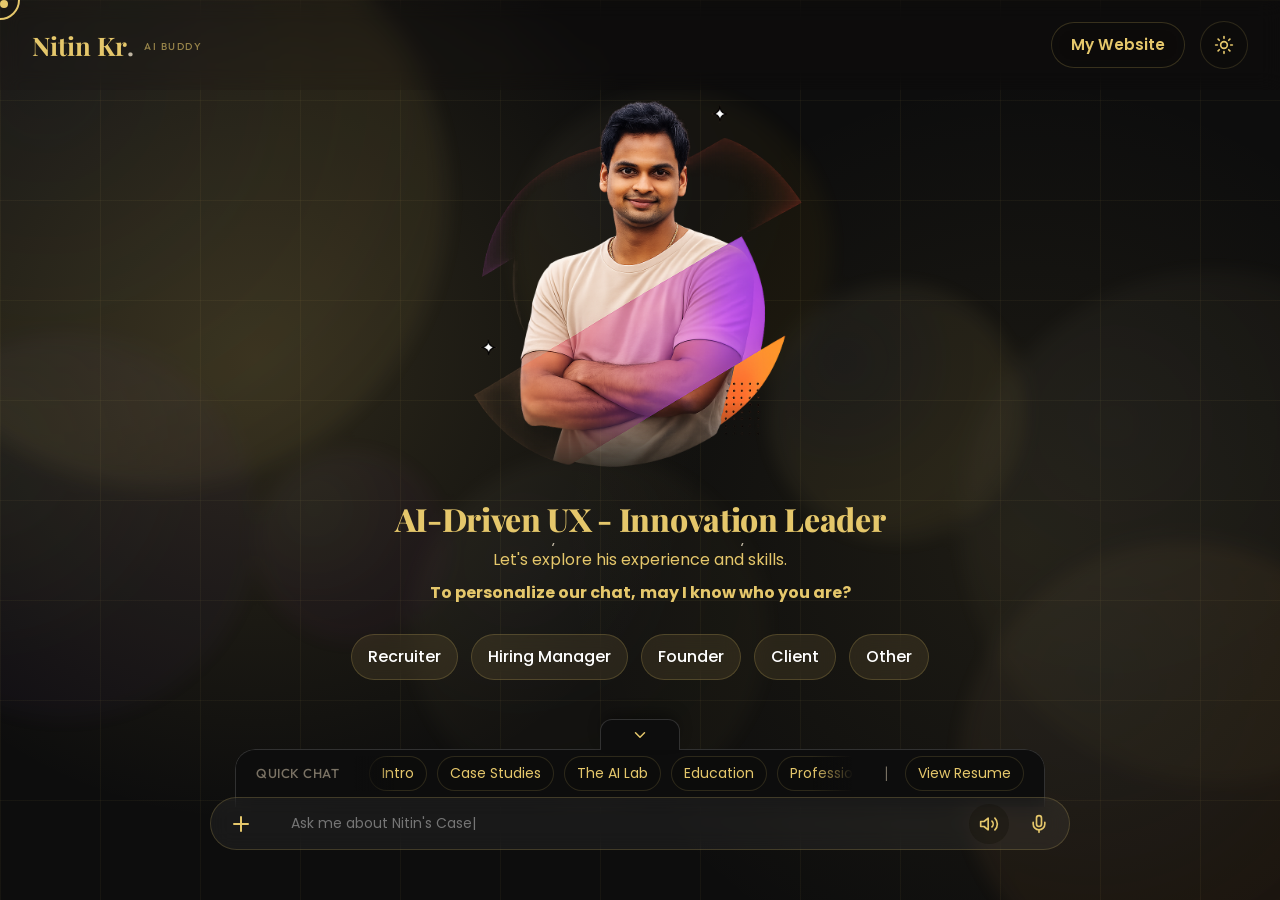
==== index.html @ 0bf4fb03 "Deploy Portfolio" ====
<!DOCTYPE html>
<html lang="en">
<head>
    <meta charset="UTF-8">
    <meta name="viewport" content="width=device-width, initial-scale=1.0, maximum-scale=1.0, user-scalable=no, viewport-fit=cover">
    <title>Nitin Kr. | Chat Buddy</title>
    <meta name="description" content="Portfolio of Nitin Kr. - Design Leader, Principal Product Architect, and AI Agent builder.">
    <!-- Favicon -->
    <link rel="icon" type="image/svg+xml" href="assets/images/favicon.svg">
    <link rel="apple-touch-icon" href="assets/images/favicon.svg">
    
    <link rel="stylesheet" href="/assets/css/styles.css">
    <link rel="stylesheet" href="/assets/css/design-system.css">
    <link rel="stylesheet" href="/assets/css/chat.css">
    <script>
        // --- High-Fidelity Theme Engine ---
        (function() {
            const savedTheme = localStorage.getItem('theme') || 'dark';
            document.documentElement.setAttribute('data-theme', savedTheme);
            if (savedTheme === 'light') {
                document.documentElement.classList.remove('dark-mode');
            } else {
                document.documentElement.classList.add('dark-mode');
            }
        })();
    </script>
    <!-- MS Clarity Tracking Code -->
    <script type="text/javascript">
        (function(c,l,a,r,i,t,y){
            c[a]=c[a]||function(){(c[a].q=c[a].q||[]).push(arguments)};
            t=l.createElement(r);t.async=1;t.src="https://www.clarity.ms/tag/"+i;
            y=l.getElementsByTagName(r)[0];y.parentNode.insertBefore(t,y);
        })(window, document, "clarity", "script", "xe5tc3bkxw");
    </script>
</head>
<body class="dark-mode">
    <script>
        // Sync body class with documentElement state
        document.addEventListener('DOMContentLoaded', () => {
            const isDark = document.documentElement.classList.contains('dark-mode');
            if (isDark) {
                document.body.classList.add('dark-mode');
            } else {
                document.body.classList.remove('dark-mode');
            }
        });
    </script>
    <div class="glass-lines-bg"></div>
    <div class="light-bubbles">
        <div class="bubble b1"></div>
        <div class="bubble b2"></div>
        <div class="bubble b3"></div>
        <div class="bubble b4"></div>
        <div class="bubble b5"></div>
        <div class="bubble b6"></div>
        <div class="bubble b7"></div>
        <div class="bubble b8"></div>
    </div>
    <div class="cursor-dot"></div>
    <div class="cursor-follower"></div>

    <nav>
        <div class="ds-container" style="display: flex; justify-content: space-between; align-items: center; width: 100%;">
            <div class="logo" style="display: flex; align-items: center;">Nitin Kr<span class="logo-dot">.</span> <span class="logo-subtitle">AI BUDDY</span></div>
            <div class="nav-right">
                <div class="nav-actions" style="display: flex; align-items: center; gap: 15px;">
                    <a href="https://design-lab-zeta.vercel.app/" target="_blank" class="nav-cta-btn">My Website</a>
                    <button class="theme-toggle ds-icon-btn" id="theme-toggle" aria-label="Toggle dark mode">
                        <svg xmlns="http://www.w3.org/2000/svg" width="24" height="24" viewBox="0 0 24 24" fill="none" stroke="currentColor" stroke-width="2" stroke-linecap="round" stroke-linejoin="round" class="mode-icon moon-icon"><path d="M12 3a6 6 0 0 0 9 9 9 9 0 1 1-9-9Z"/></svg>
                        <svg xmlns="http://www.w3.org/2000/svg" width="24" height="24" viewBox="0 0 24 24" fill="none" stroke="currentColor" stroke-width="2" stroke-linecap="round" stroke-linejoin="round" class="mode-icon sun-icon" style="display:none;"><circle cx="12" cy="12" r="4"/><path d="M12 2v2"/><path d="M12 20v2"/><path d="m4.93 4.93 1.41 1.41"/><path d="m17.66 17.66 1.41 1.41"/><path d="M2 12h2"/><path d="M20 12h2"/><path d="m6.34 17.66-1.41 1.41"/><path d="m19.07 4.93-1.41 1.41"/></svg>
                    </button>
                </div>
            </div>
        </div>
    </nav>

    <main>
        <div class="chat-container landing-state" id="chat-container">
            <div id="hero-landing" class="hero-landing">
                <div class="hero-image-wrapper">
                    <img src="assets/images/Nitin.png" alt="Nitin Kr" class="hero-img">
                </div>
                <h1 class="hero-welcome-text" style="font-family: 'Playfair Display', serif; font-weight: 800; margin-top: 20px; font-size: 2rem; text-align: center; color: var(--text-primary); line-height: 1.2; letter-spacing: -0.01em;">AI-Driven UX - Innovation Leader</h1>
            </div>
            <div class="chat-history" id="chat-history">
                <!-- Chat messages will be injected here by JS -->
            </div>
            
            <div class="chat-input-area" id="chat-input-area">
                <button id="quick-chat-toggle" class="quick-chat-toggle" aria-label="Toggle Quick Chat">
                    <svg xmlns="http://www.w3.org/2000/svg" width="18" height="18" viewBox="0 0 24 24" fill="none" stroke="currentColor" stroke-width="2" stroke-linecap="round" stroke-linejoin="round"><polyline points="18 15 12 9 6 15"></polyline></svg>
                </button>
                <div class="quick-replies">
                    <span class="quick-chat-label">Quick Chat</span>
                    <button class="quick-reply-btn">Intro</button>
                    <button class="quick-reply-btn">Case Studies</button>
                    <button class="quick-reply-btn">The AI Lab</button>
                    <button class="quick-reply-btn">Education</button>
                    <button class="quick-reply-btn">Professional Journey</button>
                    <button class="quick-reply-btn">UI Design</button>
                    <div class="sticky-right-actions">
                        <span class="quick-reply-separator">|</span>
                        <button class="quick-reply-btn" style="display: flex; align-items: center; justify-content: center;">View Resume</button>
                    </div>
                </div>
                <div id="attachments-container" class="attachments-container"></div>
                <div class="input-box">
                    <input type="file" id="file-upload" accept=".pdf,.doc,.docx" style="display: none;">
                    <button id="attach-btn" class="attach-btn" aria-label="Attach File" title="Attach JD or PDF">
                        <svg xmlns="http://www.w3.org/2000/svg" width="24" height="24" viewBox="0 0 24 24" fill="none" stroke="currentColor" stroke-width="2" stroke-linecap="round" stroke-linejoin="round"><line x1="12" y1="5" x2="12" y2="19"></line><line x1="5" y1="12" x2="19" y2="12"></line></svg>
                    </button>

                    <input type="text" id="chat-input" placeholder="Ask me anything..." autocomplete="off">
                    
                    <button id="tts-mute-btn" class="tts-mute-btn" aria-label="Toggle Voice" title="Mute/Unmute Assistant">
                        <!-- Default Unmuted Icon (Volume Up) -->
                        <svg xmlns="http://www.w3.org/2000/svg" width="20" height="20" viewBox="0 0 24 24" fill="none" stroke="currentColor" stroke-width="2" stroke-linecap="round" stroke-linejoin="round" class="icon-unmuted"><polygon points="11 5 6 9 2 9 2 15 6 15 11 19 11 5"></polygon><path d="M15.54 8.46a5 5 0 0 1 0 7.07"></path><path d="M19.07 4.93a10 10 0 0 1 0 14.14"></path></svg>
                        <!-- Muted Icon (Volume X) hidden by default -->
                        <svg xmlns="http://www.w3.org/2000/svg" width="20" height="20" viewBox="0 0 24 24" fill="none" stroke="currentColor" stroke-width="2" stroke-linecap="round" stroke-linejoin="round" class="icon-muted" style="display: none;"><polygon points="11 5 6 9 2 9 2 15 6 15 11 19 11 5"></polygon><line x1="23" y1="9" x2="17" y2="15"></line><line x1="17" y1="9" x2="23" y2="15"></line></svg>
                    </button>

                    <button id="voice-btn" class="voice-btn" aria-label="Use Voice" title="Voice Dictation">
                        <svg xmlns="http://www.w3.org/2000/svg" width="20" height="20" viewBox="0 0 24 24" fill="none" stroke="currentColor" stroke-width="2" stroke-linecap="round" stroke-linejoin="round"><path d="M12 2a3 3 0 0 0-3 3v7a3 3 0 0 0 6 0V5a3 3 0 0 0-3-3Z"></path><path d="M19 10v2a7 7 0 0 1-14 0v-2"></path><line x1="12" y1="19" x2="12" y2="22"></line></svg>
                    </button>


                    <button id="send-btn" class="send-btn" aria-label="Send Message" title="Send">
                        <svg xmlns="http://www.w3.org/2000/svg" width="20" height="20" viewBox="0 0 24 24" fill="none" stroke="currentColor" stroke-width="2" stroke-linecap="round" stroke-linejoin="round">
                            <line x1="5" y1="12" x2="19" y2="12"></line>
                            <polyline points="12 5 19 12 12 19"></polyline>
                        </svg>
                    </button>
                </div>
            </div>
        </div>
    </main>

    <!-- File Warning Modal -->
    <div id="file-warning-modal" class="modal-overlay" style="display: none;">
        <div class="modal-content ds-card">
            <h3 class="ds-heading-h3" style="color: #ff4d4f; display: flex; align-items: center; gap: 8px;">
                <svg xmlns="http://www.w3.org/2000/svg" width="24" height="24" viewBox="0 0 24 24" fill="none" stroke="currentColor" stroke-width="2" stroke-linecap="round" stroke-linejoin="round"><path d="m21.73 18-8-14a2 2 0 0 0-3.48 0l-8 14A2 2 0 0 0 4 21h16a2 2 0 0 0 1.73-3Z"/><path d="M12 9v4"/><path d="M12 17h.01"/></svg>
                Unsupported File
            </h3>
            <p class="ds-body" style="margin-top: 10px;">Please upload only <strong>PDF</strong> or <strong>DOC/DOCX</strong> files. Other formats are not currently supported.</p>
            <button id="close-warning-btn" class="ds-btn ds-btn-primary" style="margin-top: 20px; width: 100%;">Got it</button>
        </div>
    </div>

    <!-- Resume Modal -->
    <div id="resume-modal" class="modal-overlay" style="display: none; z-index: 1000;">
        <div class="modal-content ds-card" style="width: 90%; height: 90%; max-width: 1000px; padding: 0; overflow: hidden; display: flex; flex-direction: column;">
            <div class="modal-header" style="padding: 15px 20px; border-bottom: 1px solid var(--border-color); display: flex; justify-content: space-between; align-items: center; background: var(--bg-card);">
                <h3 class="ds-heading-h3" style="margin: 0; display: flex; align-items: center; gap: 10px;">
                    <svg class="mobile-only-header-icon" width="24" height="24" viewBox="0 0 100 100" xmlns="http://www.w3.org/2000/svg" style="border-radius: 6px;">
                        <rect width="100" height="100" rx="28" fill="#FF4B55" />
                        <path d="M30 24 h22 l20 20 v32 a6 6 0 0 1 -6 6 H30 a6 6 0 0 1 -6 -6 V30 a6 6 0 0 1 6 -6 z" fill="none" stroke="white" stroke-width="8" stroke-linejoin="round" />
                        <path d="M52 24 v18 h20" fill="none" stroke="white" stroke-width="8" stroke-linejoin="round" stroke-linecap="round" />
                        <line x1="38" y1="54" x2="64" y2="54" stroke="white" stroke-width="8" stroke-linecap="round" />
                        <line x1="38" y1="68" x2="64" y2="68" stroke="white" stroke-width="8" stroke-linecap="round" />
                        <line x1="38" y1="40" x2="46" y2="40" stroke="white" stroke-width="8" stroke-linecap="round" />
                    </svg>
                    Nitin's Resume
                </h3>
                <div style="display: flex; gap: 10px; align-items: center;">
                    <button id="close-resume-btn" class="ds-icon-btn" aria-label="Close" style="background: rgba(255,255,255,0.1); border-radius: 50%; padding: 0; width: 34px; height: 34px; display: flex; align-items: center; justify-content: center; flex-shrink: 0; border: 1px solid rgba(255,255,255,0.2); box-sizing: border-box;">
                        <svg xmlns="http://www.w3.org/2000/svg" width="16" height="16" viewBox="0 0 24 24" fill="none" stroke="currentColor" stroke-width="2" stroke-linecap="round" stroke-linejoin="round"><line x1="18" y1="6" x2="6" y2="18"></line><line x1="6" y1="6" x2="18" y2="18"></line></svg>
                    </button>
                </div>
            </div>
            <div class="modal-body" style="flex: 1; background: #333; position: relative;">
                <div style="position: absolute; top: 50%; left: 50%; transform: translate(-50%, -50%); color: white; display: flex; flex-direction: column; align-items: center; gap: 10px;">
                   <div class="typing-indicator" style="display: flex; gap: 5px;"><span></span><span></span><span></span></div>
                   <p>Loading PDF...</p>
                </div>
                <!-- Delay iframe src setting to prevent slow loading on initial page load -->
                <iframe id="resume-iframe" data-src="assets/Nitin_Kr_Resume.pdf" width="100%" height="100%" style="border: none; position: relative; z-index: 1;"></iframe>
            </div>
        </div>
    </div>
    
    <!-- Case Study Modal -->
    <div id="casestudy-modal" class="modal-overlay" style="display: none; z-index: 1000;">
        <div class="modal-content ds-card" style="width: 95%; height: 95%; max-width: 1400px; padding: 0; overflow: hidden; display: flex; flex-direction: column;">
            <div class="modal-header" style="padding: 15px 20px; border-bottom: 1px solid var(--border-color); display: flex; justify-content: space-between; align-items: center; background: var(--bg-card);">
                <h3 class="ds-heading-h3" id="casestudy-modal-title" style="margin: 0; display: flex; align-items: center; gap: 10px; font-size: 1.2rem; font-weight: bold; white-space: nowrap; overflow: hidden; text-overflow: ellipsis; max-width: 70%;">
                    Case Study
                </h3>
                <div style="display: flex; gap: 10px; align-items: center;">
                    <a id="casestudy-external-link" href="#" target="_blank" class="ds-icon-btn casestudy-external-link-btn" aria-label="Open in new tab">
                        <span class="external-link-text">View Website</span>
                        <svg xmlns="http://www.w3.org/2000/svg" width="14" height="14" viewBox="0 0 24 24" fill="none" stroke="currentColor" stroke-width="2" stroke-linecap="round" stroke-linejoin="round"><path d="M18 13v6a2 2 0 0 1-2 2H5a2 2 0 0 1-2-2V8a2 2 0 0 1 2-2h6"></path><polyline points="15 3 21 3 21 9"></polyline><line x1="10" y1="14" x2="21" y2="3"></line></svg>
                    </a>
                    <button id="close-casestudy-btn" class="ds-icon-btn" aria-label="Close" style="background: rgba(255,255,255,0.1); border-radius: 50%; padding: 0; width: 34px; height: 34px; display: flex; align-items: center; justify-content: center; flex-shrink: 0; border: 1px solid rgba(255,255,255,0.2); box-sizing: border-box;">
                        <svg xmlns="http://www.w3.org/2000/svg" width="16" height="16" viewBox="0 0 24 24" fill="none" stroke="currentColor" stroke-width="2" stroke-linecap="round" stroke-linejoin="round"><line x1="18" y1="6" x2="6" y2="18"></line><line x1="6" y1="6" x2="18" y2="18"></line></svg>
                    </button>
                </div>
            </div>
            <div class="modal-body" style="flex: 1; background: #fff; position: relative; overflow: hidden; display: flex; flex-direction: column;">
                <div id="casestudy-loader" style="position: absolute; top: 50%; left: 50%; transform: translate(-50%, -50%); color: #333; display: flex; flex-direction: column; align-items: center; gap: 10px; z-index: 2;">
                   <div class="typing-indicator" style="display: flex; gap: 5px;"><span></span><span></span><span></span></div>
                   <p>Loading Case Study...</p>
                </div>
                <iframe id="casestudy-iframe" src="about:blank" width="100%" height="100%" style="border: none; position: relative; z-index: 1; background: transparent; opacity: 0; transition: opacity 0.3s ease;"></iframe>
            </div>
        </div>
    </div>
    
    <!-- Dribbble Modal -->
    <div id="dribbble-modal" class="modal-overlay" style="display: none; z-index: 1000;">
        <div class="modal-content ds-card resume-modal-content" style="width: 100%; height: 100%; max-width: 1000px; padding: 0; overflow: hidden; display: flex; flex-direction: column;">
            <div class="modal-header resume-modal-header" style="padding: 15px 20px; border-bottom: 1px solid var(--border-color); display: flex; justify-content: space-between; align-items: center; background: var(--bg-card);">
                <div style="display: flex; align-items: center; gap: 10px;">
                    <svg xmlns="http://www.w3.org/2000/svg" width="24" height="24" viewBox="0 0 512 512" fill="#ea4c89"><path d="M256 8C119.252 8 8 119.252 8 256s111.252 248 248 248 248-111.252 248-248S392.748 8 256 8zm163.97 114.366c29.503 36.046 47.369 81.957 47.835 131.955-6.984-1.477-77.018-15.682-147.502-6.818-5.752-14.041-11.181-26.393-18.617-41.614 78.087-31.977 113.812-77.482 118.284-83.523zM396.421 97.87c-3.81 5.427-35.697 48.286-111.021 76.519-34.712-63.776-73.185-116.168-79.04-124.008 67.176-16.193 137.966 1.27 190.061 47.489zm-230.48-33.25c5.585 7.659 43.438 60.116 78.537 122.509-99.087 26.313-186.36 25.934-195.834 25.809C62.38 147.205 106.678 92.573 165.941 64.62zM44.17 256.323c0-2.166.043-4.322.108-6.473 9.268.19 111.92 1.513 217.706-30.146 6.064 11.868 11.857 23.915 17.174 35.949-76.599 21.575-146.194 83.527-152.947 90.733-41.225-24.97-67.625-68.567-82.041-90.063zM256 476.012c-47.518 0-91.802-15.682-127.85-42.342 5.867-6.262 67.925-72.33 140.407-89.877 34.025 89.288 51.523 164.249 53.692 173.844-21.282 8.016-44.407 12.39-66.249 12.39zm121.27-24.103c-2.073-9.155-19.141-82.47-52.551-169.805 60.05-13.882 121.432-8.525 128.431-7.857 1.597 45.412-14.735 87.728-40.421 119.866-10.742-9.458-22.185-23.708-35.459-37.796z"/></svg>
                    <h3 class="ds-heading-h3 resume-modal-title" style="margin: 0; font-size: 1.2rem;">Nitin's Dribbble</h3>
                </div>
                <div class="resume-modal-actions" style="display: flex; gap: 10px; align-items: center;">
                    <button id="close-dribbble-btn" class="ds-icon-btn" aria-label="Close" style="background: rgba(255,255,255,0.1); border-radius: 50%; padding: 0; width: 34px; height: 34px; display: flex; align-items: center; justify-content: center; flex-shrink: 0; border: 1px solid rgba(255,255,255,0.2); box-sizing: border-box;">
                        <svg xmlns="http://www.w3.org/2000/svg" width="16" height="16" viewBox="0 0 24 24" fill="none" stroke="currentColor" stroke-width="2" stroke-linecap="round" stroke-linejoin="round"><line x1="18" y1="6" x2="6" y2="18"></line><line x1="6" y1="6" x2="18" y2="18"></line></svg>
                    </button>
                </div>
            </div>
            <div class="modal-body" style="flex: 1; background: var(--bg-main); overflow-y: auto; padding: 30px;">
                <div style="display: grid; grid-template-columns: repeat(auto-fill, minmax(280px, 1fr)); gap: 20px; max-width: 1200px; margin: 0 auto; padding-bottom: 40px;">
                    <!-- Native Dribbble-style Gallery (12 shots) -->
                    <div style="display: block; border-radius: 12px; overflow: hidden; background: var(--bg-card); box-shadow: 0 4px 15px rgba(0,0,0,0.2);">
                        <img src="https://cdn.dribbble.com/userupload/27588804/file/original-66a7b413ad0696990cc91db5c934e68a.png?resize=800x600" alt="Dribbble Shot" style="width: 100%; aspect-ratio: 4/3; object-fit: cover; display: block;">
                    </div>
                    <div style="display: block; border-radius: 12px; overflow: hidden; background: var(--bg-card); box-shadow: 0 4px 15px rgba(0,0,0,0.2);">
                        <img src="https://cdn.dribbble.com/userupload/27512446/file/original-8b579e37baa9df7ef360946fb4a6520f.png?resize=800x600" alt="Dribbble Shot" style="width: 100%; aspect-ratio: 4/3; object-fit: cover; display: block;">
                    </div>
                    <div style="display: block; border-radius: 12px; overflow: hidden; background: var(--bg-card); box-shadow: 0 4px 15px rgba(0,0,0,0.2);">
                        <img src="https://cdn.dribbble.com/userupload/27512363/file/original-6340943683fb1618a6f671af7198da33.png?resize=800x600" alt="Dribbble Shot" style="width: 100%; aspect-ratio: 4/3; object-fit: cover; display: block;">
                    </div>
                    <div style="display: block; border-radius: 12px; overflow: hidden; background: var(--bg-card); box-shadow: 0 4px 15px rgba(0,0,0,0.2);">
                        <img src="https://cdn.dribbble.com/userupload/27506867/file/original-ef7f64ef892fa4c24cc4a8e7bde202e2.png?resize=800x600" alt="Dribbble Shot" style="width: 100%; aspect-ratio: 4/3; object-fit: cover; display: block;">
                    </div>
                    <div style="display: block; border-radius: 12px; overflow: hidden; background: var(--bg-card); box-shadow: 0 4px 15px rgba(0,0,0,0.2);">
                        <img src="https://cdn.dribbble.com/userupload/27506641/file/original-2810962ff3e798fb8dcdb5de1d605a73.png?resize=800x600" alt="Dribbble Shot" style="width: 100%; aspect-ratio: 4/3; object-fit: cover; display: block;">
                    </div>
                    <div style="display: block; border-radius: 12px; overflow: hidden; background: var(--bg-card); box-shadow: 0 4px 15px rgba(0,0,0,0.2);">
                        <img src="https://cdn.dribbble.com/userupload/27506667/file/original-6d54466f01071a97d89ced3b761ec9aa.png?resize=800x600" alt="Dribbble Shot" style="width: 100%; aspect-ratio: 4/3; object-fit: cover; display: block;">
                    </div>
                    <div style="display: block; border-radius: 12px; overflow: hidden; background: var(--bg-card); box-shadow: 0 4px 15px rgba(0,0,0,0.2);">
                        <img src="https://cdn.dribbble.com/userupload/27499363/file/original-9263f56bd50fa4370c4a31c8357cf2b3.png?resize=800x600" alt="Dribbble Shot" style="width: 100%; aspect-ratio: 4/3; object-fit: cover; display: block;">
                    </div>
                    <div style="display: block; border-radius: 12px; overflow: hidden; background: var(--bg-card); box-shadow: 0 4px 15px rgba(0,0,0,0.2);">
                        <img src="https://cdn.dribbble.com/userupload/27499250/file/original-93435a3d6bd2780bca6ce772913ba450.png?resize=800x600" alt="Dribbble Shot" style="width: 100%; aspect-ratio: 4/3; object-fit: cover; display: block;">
                    </div>
                    <div style="display: block; border-radius: 12px; overflow: hidden; background: var(--bg-card); box-shadow: 0 4px 15px rgba(0,0,0,0.2);">
                        <img src="https://cdn.dribbble.com/userupload/24715783/file/original-a52d57633d6e88edd806c850146d7691.png?resize=800x600" alt="Dribbble Shot" style="width: 100%; aspect-ratio: 4/3; object-fit: cover; display: block;">
                    </div>
                    <div style="display: block; border-radius: 12px; overflow: hidden; background: var(--bg-card); box-shadow: 0 4px 15px rgba(0,0,0,0.2);">
                        <img src="https://cdn.dribbble.com/userupload/24593162/file/original-a56c911652309dcb97dd3e1bf4bba0fe.png?resize=800x600" alt="Dribbble Shot" style="width: 100%; aspect-ratio: 4/3; object-fit: cover; display: block;">
                    </div>
                    <div style="display: block; border-radius: 12px; overflow: hidden; background: var(--bg-card); box-shadow: 0 4px 15px rgba(0,0,0,0.2);">
                        <img src="https://cdn.dribbble.com/userupload/24593132/file/original-e37f130883a6c16cdf89d5e52bfb308f.png?resize=800x600" alt="Dribbble Shot" style="width: 100%; aspect-ratio: 4/3; object-fit: cover; display: block;">
                    </div>
                    <div style="display: block; border-radius: 12px; overflow: hidden; background: var(--bg-card); box-shadow: 0 4px 15px rgba(0,0,0,0.2);">
                        <img src="https://cdn.dribbble.com/userupload/24593014/file/original-7a528141ac48b5cf9cefb19d4f282238.png?resize=800x600" alt="Dribbble Shot" style="width: 100%; aspect-ratio: 4/3; object-fit: cover; display: block;">
                    </div>
                </div>
                
                <div style="display: flex; justify-content: center; margin-top: 20px;">
                    <a href="https://dribbble.com/Nitin_kr" target="_blank" class="ds-btn ds-btn-secondary resume-open-btn" style="height: 44px; padding: 0 25px; text-decoration: none; display: flex; align-items: center; justify-content: center; gap: 8px; box-sizing: border-box; font-size: 16px; white-space: nowrap; border-radius: 25px;">
                        View all on Dribbble
                        <svg xmlns="http://www.w3.org/2000/svg" width="18" height="18" viewBox="0 0 512 512" fill="currentColor"><path d="M256 8C119.252 8 8 119.252 8 256s111.252 248 248 248 248-111.252 248-248S392.748 8 256 8zm163.97 114.366c29.503 36.046 47.369 81.957 47.835 131.955-6.984-1.477-77.018-15.682-147.502-6.818-5.752-14.041-11.181-26.393-18.617-41.614 78.087-31.977 113.812-77.482 118.284-83.523zM396.421 97.87c-3.81 5.427-35.697 48.286-111.021 76.519-34.712-63.776-73.185-116.168-79.04-124.008 67.176-16.193 137.966 1.27 190.061 47.489zm-230.48-33.25c5.585 7.659 43.438 60.116 78.537 122.509-99.087 26.313-186.36 25.934-195.834 25.809C62.38 147.205 106.678 92.573 165.941 64.62zM44.17 256.323c0-2.166.043-4.322.108-6.473 9.268.19 111.92 1.513 217.706-30.146 6.064 11.868 11.857 23.915 17.174 35.949-76.599 21.575-146.194 83.527-152.947 90.733-41.225-24.97-67.625-68.567-82.041-90.063zM256 476.012c-47.518 0-91.802-15.682-127.85-42.342 5.867-6.262 67.925-72.33 140.407-89.877 34.025 89.288 51.523 164.249 53.692 173.844-21.282 8.016-44.407 12.39-66.249 12.39zm121.27-24.103c-2.073-9.155-19.141-82.47-52.551-169.805 60.05-13.882 121.432-8.525 128.431-7.857 1.597 45.412-14.735 87.728-40.421 119.866-10.742-9.458-22.185-23.708-35.459-37.796z"/></svg>
                    </a>
                </div>
            </div>
        </div>
    </div>

    <script src="https://cdn.jsdelivr.net/npm/marked/marked.min.js"></script>
    <script src="assets/js/portfolioData.js?v=9"></script>
    <script src="assets/js/chatEngine.js?v=9"></script>
    <script src="assets/js/uiInteractions.js"></script>
    <script src="assets/js/main.js"></script> <!-- Keep main.js for theme toggle, cursor etc. -->
</body>
</html>
---- assets/css/styles.css ----
@import url('https://fonts.googleapis.com/css2?family=Playfair+Display:ital,wght@0,400;0,700;0,900;1,400&family=Poppins:wght@100;300;400;500;600;700&family=Outfit:wght@400;600;800;900&display=swap');

:root {
    --bg-main: #FFF9F0;
    --canvas-bg: transparent;
    --canvas-blur: none;
    --bg-gradient: radial-gradient(circle at 15% 50%, rgba(169, 113, 31, 0.2), transparent 30%),
                   radial-gradient(circle at 85% 30%, rgba(142, 110, 60, 0.08), transparent 30%);
    --bg-card: rgba(255, 255, 255, 0.08); /* Deepened glassmorphism */
    --card-blur: blur(40px);
    --accent: #A9711F;
    --accent-70: rgba(169, 113, 31, 0.7);
    --accent-60: rgba(169, 113, 31, 0.6);
    --accent-40: rgba(169, 113, 31, 0.4);
    --accent-50: rgba(169, 113, 31, 0.2);
    --accent-30: rgba(169, 113, 31, 0.2);
    --accent-light: rgba(169, 113, 31, 0.2);
    --text-primary: #A9711F;
    --text-secondary: #866D47;
    --border-subtle: rgba(169, 113, 31, 0.2); /* Balanced for visibility */
    --border-medium: rgba(169, 113, 31, 0.2);
    --shadow-soft: 0 8px 32px rgba(0, 0, 0, 0.04);
    --radius-lg: 24px;
    --radius-md: 16px;
    --transition: all 0.4s cubic-bezier(0.25, 0.1, 0.25, 1);
    --nav-bg: rgba(245, 247, 250, 0.1);
    --section-spacing: 80px;
    --hero-padding: 80px;
}

:root.dark-mode, body.dark-mode {
    --bg-main: #0D0D0D; /* Boardroom Obsidian Restored */
    --canvas-bg: rgba(20, 18, 12, 0.7); /* Blackish tone with golden tint */
    --canvas-blur: blur(40px);
    --bg-gradient: radial-gradient(circle at 20% 40%, rgba(229, 199, 107, 0.15), transparent 40%),
                   radial-gradient(circle at 80% 60%, rgba(229, 199, 107, 0.08), transparent 40%);
    --bg-card: rgba(20, 18, 12, 0.08); /* Maximum translucency */
    --card-blur: blur(30px);
    --accent: #E5C76B;
    --accent-70: rgba(229, 199, 107, 0.7);
    --accent-60: rgba(229, 199, 107, 0.6);
    --accent-40: rgba(229, 199, 107, 0.4);
    --accent-20: rgba(229, 199, 107, 0.2);
    --accent-50: var(--border-subtle);
    --accent-light: rgba(229, 199, 107, 0.15);
    --text-primary: #E5C76B;
    --text-secondary: #BFB5A2; /* Updated from #B1C0D0 as requested */
    --nav-bg: rgba(20, 18, 12, 0.1);
    --shadow-soft: 0 15px 40px rgba(0, 0, 0, 0.2);
    --border-subtle: rgba(229, 199, 107, 0.15); 
}
body.dark-mode .btn-primary {
    background: rgba(229, 199, 107, 0.2);
    color: var(--accent);
    border: 1px solid var(--border-subtle);
    backdrop-filter: blur(10px);
    -webkit-backdrop-filter: blur(10px);
}

body.dark-mode .btn-primary:hover {
    background: var(--accent);
    color: #000000;
    box-shadow: 0 10px 30px rgba(229, 199, 107, 0.4);
}

/* --- ACCESSIBILITY FOCUS STATES --- */
:focus {
    outline: 2px solid var(--accent);
    outline-offset: 4px;
}
:focus:not(:focus-visible) {
    outline: none;
}

* { margin: 0; padding: 0; box-sizing: border-box; }

/* --- CANVAS SYSTEM --- */
.canvas-wrapper {
    max-width: 1320px;
    margin: 0 auto;
    background: var(--canvas-bg);
    backdrop-filter: var(--canvas-blur);
    -webkit-backdrop-filter: var(--canvas-blur);
    position: relative;
    box-shadow: 0 0 100px rgba(0,0,0,0.2);
    z-index: 1;
}
.canvas-wrapper::before {
    content: '';
    position: absolute; inset: 0;
    background-image: 
        linear-gradient(var(--border-subtle) 1px, transparent 1px),
        linear-gradient(90deg, var(--border-subtle) 1px, transparent 1px);
    background-size: 40px 40px;
    opacity: 0.1;
    pointer-events: none;
    z-index: 10;
}

html {
    width: 100%;
    overflow-x: hidden;
}

/* --- HIDE GLOBAL SCROLLBAR --- */
::-webkit-scrollbar {
    display: none;
    width: 0;
}

html {
    scrollbar-width: none;
    -ms-overflow-style: none;
}

body {
    background-color: var(--bg-main);
    background-image: var(--bg-gradient);
    background-attachment: fixed;
    color: var(--text-primary);
    font-family: 'Poppins', sans-serif;
    line-height: 1.6;
    overflow-x: hidden;
    scroll-behavior: smooth;
    width: 100%;
    margin: 0;
    padding: 0;
    transition: background-color 0.5s ease, color 0.5s ease;
}

h1, h2, h3, h4, h5, h6 {
    font-weight: 800;
}

a {
    text-decoration: none;
    color: inherit;
}

/* --- GLASS GRID BACKGROUND --- */
.glass-lines-bg {
    position: fixed;
    top: 0; left: 0; width: 100%; height: 100%;
    z-index: -2;
    pointer-events: none;
    background-image: 
        linear-gradient(rgba(0, 0, 0, 0.04) 1px, transparent 1px),
        linear-gradient(90deg, rgba(0, 0, 0, 0.04) 1px, transparent 1px);
    background-size: 100px 100px;
    animation: grid-drift 120s linear infinite;
}

body.dark-mode .glass-lines-bg {
    background-image: 
        linear-gradient(rgba(229, 199, 107, 0.05) 1px, transparent 1px),
        linear-gradient(90deg, rgba(229, 199, 107, 0.05) 1px, transparent 1px);
}

@keyframes grid-drift {
    0% { background-position: 0 0; }
    100% { background-position: 100px 100px; }
}

/* --- THEME BUBBLES --- */
.light-bubbles {
    position: fixed;
    top: 0; left: 0;
    width: 100vw;
    height: 100vh;
    overflow: hidden;
    z-index: -1;
    pointer-events: none;
}

body.dark-mode .light-bubbles {
    opacity: 0.4;
}

/* --- LIGHT THEME BUBBLES (Colorful Restored) --- */
.bubble.b1 { background: radial-gradient(circle at 30% 30%, rgba(255,255,255,0.4), rgba(169, 113, 31, 0.4) 60%, rgba(169, 113, 31, 0.2) 100%); }
.bubble.b2 { background: radial-gradient(circle at 30% 30%, rgba(255,255,255,0.4), rgba(142, 110, 60, 0.4) 60%, rgba(142, 110, 60, 0.2) 100%); }
.bubble.b3 { background: radial-gradient(circle at 30% 30%, rgba(255,255,255,0.4), rgba(229, 199, 107, 0.4) 60%, rgba(229, 199, 107, 0.2) 100%); }
.bubble.b4 { background: radial-gradient(circle at 30% 30%, rgba(255,255,255,0.4), rgba(169, 113, 31, 0.2) 60%, rgba(169, 113, 31, 0.2) 100%); }
.bubble.b5 { background: radial-gradient(circle at 30% 30%, rgba(255,255,255,0.4), rgba(142, 110, 60, 0.2) 60%, rgba(142, 110, 60, 0.2) 100%); }
.bubble.b6 { background: radial-gradient(circle at 30% 30%, rgba(255,255,255,0.4), rgba(169, 113, 31, 0.4) 60%, rgba(169, 113, 31, 0.2) 100%); }
.bubble.b7 { background: radial-gradient(circle at 30% 30%, rgba(255,255,255,0.4), var(--border-subtle) 60%, rgba(229, 199, 107, 0.2) 100%); }
.bubble.b8 { background: radial-gradient(circle at 30% 30%, rgba(255,255,255,0.4), rgba(142, 110, 60, 0.4) 60%, rgba(142, 110, 60, 0.2) 100%); }

/* Dark Mode Overrides (Colored Obsidian/Gold) */
body.dark-mode .bubble.b1 { background: radial-gradient(circle at 30% 30%, rgba(255,255,255,0.2), rgba(229, 199, 107, 0.4) 60%, rgba(229, 199, 107, 0.2) 100%); }
body.dark-mode .bubble.b2 { background: radial-gradient(circle at 30% 30%, rgba(255,255,255,0.2), rgba(205, 127, 50, 0.4) 60%, rgba(205, 127, 50, 0.2) 100%); }
body.dark-mode .bubble.b3 { background: radial-gradient(circle at 30% 30%, rgba(255,255,255,0.2), var(--border-subtle) 60%, rgba(229, 199, 107, 0.2) 100%); }
body.dark-mode .bubble.b4 { background: radial-gradient(circle at 30% 30%, rgba(255,255,255,0.2), rgba(103, 58, 183, 0.2) 60%, rgba(103, 58, 183, 0.2) 100%); }
body.dark-mode .bubble.b5 { background: radial-gradient(circle at 30% 30%, rgba(255,255,255,0.2), rgba(255, 193, 7, 0.2) 60%, rgba(255, 193, 7, 0.2) 100%); }
body.dark-mode .bubble.b6 { background: radial-gradient(circle at 30% 30%, rgba(255,255,255,0.2), rgba(229, 199, 107, 0.4) 60%, rgba(229, 199, 107, 0.2) 100%); }
body.dark-mode .bubble.b7 { background: radial-gradient(circle at 30% 30%, rgba(255,255,255,0.2), rgba(156, 39, 176, 0.2) 60%, rgba(156, 39, 176, 0.2) 100%); }
body.dark-mode .bubble.b8 { background: radial-gradient(circle at 30% 30%, rgba(255,255,255,0.2), var(--border-subtle) 60%, rgba(229, 199, 107, 0.2) 100%); }
body.dark-mode .bubble.b5 { background: radial-gradient(circle at 30% 30%, rgba(255,255,255,0.2), rgba(255, 193, 7, 0.2) 60%, rgba(255, 193, 7, 0.2) 100%); }
body.dark-mode .bubble.b6 { background: radial-gradient(circle at 30% 30%, rgba(255,255,255,0.2), rgba(229, 199, 107, 0.4) 60%, rgba(229, 199, 107, 0.2) 100%); }
body.dark-mode .bubble.b7 { background: radial-gradient(circle at 30% 30%, rgba(255,255,255,0.2), rgba(156, 39, 176, 0.2) 60%, rgba(156, 39, 176, 0.2) 100%); }
body.dark-mode .bubble.b8 { background: radial-gradient(circle at 30% 30%, rgba(255,255,255,0.2), var(--border-subtle) 60%, rgba(229, 199, 107, 0.2) 100%); }

.bubble {
    position: absolute;
    border-radius: 50%;
    filter: blur(10px);
    opacity: 0.5;
    border: 1px solid rgba(255, 255, 255, 0.2);
    animation: float 25s infinite ease-in-out alternate;
    z-index: 0;
}

.bubble.b1 {
    width: 45vw; height: 45vw;
    top: -10%; left: -10%;
    animation-delay: 0s;
}

.bubble.b2 {
    width: 35vw; height: 35vw;
    bottom: -10%; right: -10%;
    animation-duration: 30s; animation-delay: -5s;
}

.bubble.b3 {
    width: 40vw; height: 40vw;
    top: 30%; right: -15%;
    animation-duration: 22s; animation-delay: -2s;
}

.bubble.b4 {
    width: 30vw; height: 30vw;
    bottom: 20%; left: -10%;
    animation-duration: 28s; animation-delay: -10s;
}

.bubble.b5 {
    width: 25vw; height: 25vw;
    top: 10%; left: 40%;
    animation-duration: 35s; animation-delay: -15s;
}

.bubble.b6 {
    width: 20vw; height: 20vw;
    bottom: 40%; right: 20%;
    animation-duration: 24s; animation-delay: -8s;
}

.bubble.b7 {
    width: 15vw; height: 15vw;
    top: 50%; left: 20%;
    animation-duration: 32s; animation-delay: -12s;
}

.bubble.b8 {
    width: 28vw; height: 28vw;
    bottom: 10%; right: 40%;
    animation-duration: 38s; animation-delay: -18s;
}

@keyframes float {
    0% { transform: translate(0, 0) scale(1); }
    33% { transform: translate(5vw, 10vh) scale(1.1); }
    66% { transform: translate(-10vw, 5vh) scale(0.9); }
    100% { transform: translate(10vw, -10vh) scale(1); }
}

/* --- CUSTOM CURSOR --- */
.cursor-dot {
    position: fixed; top: 0; left: 0; width: 8px; height: 8px;
    background: var(--accent); border-radius: 50%;
    pointer-events: none; z-index: 10000;
}

.cursor-follower {
    position: fixed; top: 0; left: 0; width: 40px; height: 40px;
    border: 2px solid var(--accent); border-radius: 50%;
    pointer-events: none; z-index: 9999;
    transition: width 0.3s, height 0.3s, background-color 0.3s;
}

@media (hover: none) and (pointer: coarse) {
    .cursor-dot, .cursor-follower {
        display: none !important;
    }
}

/* --- LAYOUT UTILS --- */
.container {
    max-width: 1320px;
    margin: 0 auto;
    padding-left: 2rem;
    padding-right: 2rem;
}

@media (max-width: 768px) {
    .container {
        padding-left: 1.5rem;
        padding-right: 1.5rem;
    }
}

@media (min-width: 1025px) {
    #portfolio.container, #about.container, #process.container {
        padding-left: 0;
        padding-right: 0;
    }
}

section, header, footer {
    padding: var(--space-section) 0;
    margin: 0;
}

footer {
    text-align: center;
}

@media (max-width: 768px) {
    section, header, footer {
        padding: 3rem 0;
        margin: 0;
    }
    
    .section-top {
        padding-top: 100px;
        min-height: auto;
    }
}

.section-top { 
    padding-top: var(--hero-padding); 
    min-height: 100vh;
    display: flex;
    flex-direction: column;
    justify-content: center;
}
.section-bottom { padding-bottom: var(--section-spacing); }

/* --- NAVIGATION --- */
nav {
    position: fixed; top: 0; left: 0; right: 0; height: 90px;
    background: var(--nav-bg);
    backdrop-filter: blur(10px);
    display: flex; align-items: center; justify-content: space-between;
    padding: 0; z-index: 1000;
}

.nav-right {
    display: flex;
    align-items: center;
    gap: 3rem;
    height: 100%;
}

.nav-links {
    display: flex;
    align-items: center;
    gap: 3rem;
    height: 100%;
}

.mobile-menu-actions {
    display: none;
}

.nav-actions {
    display: flex;
    align-items: center;
    gap: 1.5rem;
    height: 100%;
}

.theme-toggle, .menu-toggle {
    background: var(--accent-light);
    border: 1px solid var(--border-subtle);
    color: var(--accent); /* This drives the currentColor for the SVG */
    width: 48px; height: 48px;
    border-radius: 50%;
    cursor: pointer;
    display: flex; align-items: center; justify-content: center;
    transition: var(--transition);
    padding: 0;
    overflow: hidden;
}

.mode-icon {
    width: 20px;
    height: 20px;
    stroke: currentColor;
    stroke-width: 2px;
    fill: none;
    display: block;
}

.icon-sm {
    width: 18px;
    height: 18px;
    stroke: currentColor;
    stroke-width: 2px;
    fill: none;
    display: inline-block;
}

/* --- MOBILE TOGGLE --- */
.menu-toggle { display: none !important; position: relative; }

.burger {
    width: 20px; height: 2px; background: var(--accent);
    display: block; position: relative;
    transition: var(--transition);
}
.burger::before, .burger::after {
    content: ''; position: absolute; left: 0;
    width: 100%; height: 2px; background: var(--accent);
    transition: var(--transition);
}
.burger::before { top: -6px; }
.burger::after { top: 6px; }

.menu-toggle.active .burger { background: transparent; }
.menu-toggle.active .burger::before { top: 0; transform: rotate(45deg); }
.menu-toggle.active .burger::after { top: 0; transform: rotate(-45deg); }

.logo {
    font-family: 'Playfair Display', serif;
    font-size: 1.6rem;
    font-weight: 700;
}

.logo-dot {
    color: var(--text-secondary);
}

.nav-links { display: flex; gap: 3rem; }
.nav-link {
    text-decoration: none;
    color: var(--text-primary);
    font-weight: 500;
    font-size: 0.95rem;
    transition: var(--transition);
}
.nav-link:hover { color: var(--accent); }

.nav-phone {
    display: flex;
    align-items: center;
    gap: 0.6rem;
    padding: 0.5rem 1.2rem;
    background: var(--bg-card);
    border: 1px solid var(--border-subtle);
    border-radius: 100px;
    text-decoration: none !important;
    color: var(--text-primary);
    font-weight: 600;
    font-size: 0.85rem;
    transition: var(--transition);
}

.nav-phone:hover {
    background: var(--accent-light);
    border-color: var(--accent);
    color: var(--accent);
    transform: translateY(-2px);
}

.nav-phone svg {
    width: 18px;
    height: 18px;
    stroke: var(--accent);
    stroke-width: 2px;
    fill: none;
    transform: rotate(45deg);
}

/* --- HERO SECTION --- */
.hero {
    min-height: 100vh;
    display: flex;
    align-items: center;
    position: relative;
    padding-top: 120px;
}

.hero-grid {
    display: grid;
    grid-template-columns: 1.2fr 0.8fr; /* Adjusted for better balance on smaller laptops */
    gap: 4rem;
    align-items: center;
}


.hero-grid > div {
    min-width: 0; /* Prevents column wrapping due to large content */
}


.hero-tag {
    display: inline-block;
    padding: 0;
    background: transparent;
    color: var(--text-secondary);
    border-radius: 0;
    font-size: 0.8rem;
    font-weight: 800;
    text-transform: uppercase;
    letter-spacing: 0.25em; /* Increased for better legibility without background */
    margin-bottom: 1.5rem;
    line-height: 1;
    white-space: nowrap;
}

/* --- EASY HERO SLIDER --- */
.hero-slider {
    position: relative;
    width: 100%;
    margin-bottom: 24px; /* Precise 24px gap to buttons as requested */

}

.slide {
    display: none; /* Hidden by default */
}

.slide.active {
    display: block; /* Shown only when active */
    animation: sliderFadeIn 0.8s cubic-bezier(0.25, 0.1, 0.25, 1);
}

@keyframes sliderFadeIn {
    from { opacity: 0; transform: translateY(15px); }
    to { opacity: 1; transform: translateY(0); }
}

.hero-title {
    font-family: 'Playfair Display', serif;
    font-size: 4.2rem;
    line-height: 1.1;
    margin-bottom: 1.5rem;
    max-width: 900px; /* Reduced to encourage 2-line flow */
    display: -webkit-box;
    -webkit-line-clamp: 2;
    -webkit-box-orient: vertical;
    overflow: hidden;
    min-height: 2.2em; /* Keeps height consistent for 1 or 2 lines */
}

.hero-desc {
    color: var(--text-secondary);
    font-size: 1.15rem;
    max-width: 1200px;
    margin-bottom: 0; /* Managed by hero-slider spacing */
    line-height: 1.6;
}

.slider-dots {
    display: flex;
    gap: 0.8rem;
    margin-bottom: 1.5rem; /* Balanced gap before the hero-tag */
    z-index: 10;
}

.dot {
    width: 6px;
    height: 6px;
    border-radius: 50%;
    background: rgba(0, 0, 0, 0.2);
    cursor: pointer;
    transition: var(--transition);
}

.dot.active {
    background: #A9711F; /* Brand gold in light mode */
    width: 18px;
    border-radius: 100px;
}

body.dark-mode .dot {
    background: rgba(255, 255, 255, 0.2);
}

body.dark-mode .dot.active {
    background: var(--accent); /* Gold in dark mode */
}

.hero-actions { 
    display: flex; 
    gap: 1.5rem; 
}

@media (max-width: 768px) {
    .hero-actions {
        position: fixed;
        bottom: 0;
        left: 0;
        width: 100%;
        padding: 1.5rem 1.25rem;
        background: rgba(13, 13, 13, 0.85); /* Deep obsidian tint */
        backdrop-filter: blur(20px);
        -webkit-backdrop-filter: blur(20px);
        border-top: 1px solid var(--border-subtle);
        z-index: 1000;
        justify-content: center;
        gap: 1rem;
    }
    
    .hero-actions .ds-btn {
        flex: 1; /* Make buttons equal width on mobile */
        padding: 0.8rem 1rem;
        font-size: 0.9rem;
        text-align: center;
        white-space: nowrap;
    }

    /* Add space at bottom of container to prevent overlap with sticky buttons */
    section.ds-section:last-of-type {
        padding-bottom: 100px !important;
    }
}





.btn {
    padding: 1rem 2.5rem;
    border-radius: 100px;
    text-decoration: none;
    font-weight: 700;
    font-size: 1rem;
    transition: var(--transition);
}
.btn-primary {
    background: rgba(182, 139, 75, 0.7);
    color: #FFFFFF;
    border: 1px solid rgba(182, 139, 75, 0.2);
    backdrop-filter: blur(10px);
    -webkit-backdrop-filter: blur(10px);
}
.btn-primary:hover {
    background: #DC952B;
    color: #FFFFFF;
    transform: translateY(-5px);
    box-shadow: 0 10px 30px rgba(169, 113, 31, 0.4);
}
.btn-secondary {
    border: 1px solid var(--border-medium);
    color: var(--text-primary);
    background: rgba(255, 255, 255, 0.4);
    backdrop-filter: blur(10px);
    -webkit-backdrop-filter: blur(10px);
}

.btn-secondary:hover {
    background: rgba(220, 149, 43, 0.2);
    border-color: #A9711F;
    color: #DC952B;
    transform: translateY(-5px);
}

body.dark-mode .hero-actions .btn-secondary {
    border: 1.5px solid var(--accent-40) !important;
    color: #FFFFFF !important;
    background: rgba(229, 199, 107, 0.2) !important;
    backdrop-filter: blur(10px) !important;
    -webkit-backdrop-filter: blur(10px) !important;
}

body.dark-mode .hero-actions .btn-secondary:hover {
    background: rgba(229, 199, 107, 0.2) !important;
    color: var(--accent) !important;
    border-color: var(--accent) !important;
    transform: translateY(-2px) !important;
    box-shadow: 0 10px 30px rgba(229, 199, 107, 0.2) !important;
}

.hero-image-container {
    position: relative;
    display: flex;
    justify-content: flex-end;
}

.profile-composition {
    position: relative;
    display: flex;
    justify-content: center;
    align-items: center;
    width: 100%;
    max-width: 500px;
    margin: 0 auto;
    perspective: 1000px;
    transform-style: preserve-3d;
}

.hero-3d-asset {
    width: 600px;
    height: 600px;
    background-image: url('../images/Nitin.png');
    background-size: contain;
    background-repeat: no-repeat;
    background-position: center;
    opacity: 1;
    mix-blend-mode: screen; /* Makes black background transparent */
    transition: opacity 0.8s ease, transform 0.8s ease;
    animation: float-3d 10s infinite ease-in-out;
}

@keyframes float-3d {
    0% { transform: translateY(0) rotateY(0deg) rotateX(0deg); }
    25% { transform: translateY(-15px) rotateY(5deg) rotateX(2deg); }
    50% { transform: translateY(-30px) rotateY(0deg) rotateX(5deg); }
    75% { transform: translateY(-15px) rotateY(-5deg) rotateX(2deg); }
    100% { transform: translateY(0) rotateY(0deg) rotateX(0deg); }
}

.hero-3d-asset:hover {
    transform: scale(1.05) translateY(-10px);
}

body.dark-mode .hero-profile-img {
    filter: drop-shadow(0 20px 40px rgba(0,0,0,0.4));
}

body.dark-mode .blog-card:hover {
    border-color: var(--border-subtle) !important;
    box-shadow: 0 30px 60px rgba(0, 0, 0, 0.6), 0 0 30px rgba(229, 199, 107, 0.2);
}

body.dark-mode .profile-tooltip {
    background: var(--accent);
    box-shadow: 0 15px 35px var(--border-subtle);
}

body.dark-mode .profile-tooltip::after {
    border-top-color: var(--accent);
}.stats-grid {
    display: grid;
    grid-template-columns: repeat(4, 1fr);
    gap: 2rem;
    position: relative;
    z-index: 10;
    margin-top: 40px; /* Reduced gap from hero section */
}


.stat-card {
    padding: 1.5rem 2rem 1rem 2rem; /* 24px Top, 32px Sides, 16px Bottom */
    display: flex;
    flex-direction: column;
    gap: 0.8rem;
    text-align: left;
    transition: var(--transition);
    background: var(--bg-card);
    backdrop-filter: var(--card-blur);
    -webkit-backdrop-filter: var(--card-blur);
    border: 1px solid var(--border-subtle);
    border-radius: 18px;
    position: relative;
    overflow: hidden;
}

.ds-card:hover {
    transform: translateY(-10px);
    border-color: rgba(169, 113, 31, 0.2) !important;
    box-shadow: 0 20px 40px rgba(0, 0, 0, 0.2), 0 0 15px rgba(169, 113, 31, 0.2);
}

body.dark-mode .ds-card:hover {
    border-color: var(--border-subtle) !important;
    box-shadow: 0 20px 60px rgba(0, 0, 0, 0.6), 0 0 30px rgba(229, 199, 107, 0.2);
}

.stats-grid .stat-card:hover { 
    transform: translateY(-10px) !important; 
    border-color: var(--text-primary) !important;
    box-shadow: 0 20px 40px rgba(0, 0, 0, 0.2), 0 0 15px var(--accent-light) !important;
}

body.dark-mode .stats-grid .stat-card:hover {
    border-color: var(--border-subtle) !important;
    box-shadow: 0 20px 60px rgba(0, 0, 0, 0.6), 0 0 30px rgba(229, 199, 107, 0.2) !important;
}

.stat-label {
    font-size: 0.8rem;
    font-weight: 700;
    color: var(--text-secondary);
    text-transform: uppercase;
    letter-spacing: 0.05em;
}

.stat-card h4 { 
    font-size: var(--fs-h4);
    font-weight: 800;
    font-family: 'Poppins', sans-serif;
    color: var(--text-primary);
    line-height: 1.2;
    flex-grow: 1;
    display: flex;
    align-items: flex-start;
}

.stat-card p { 
    font-size: 0.9rem; 
    color: var(--text-primary); 
    margin: 0;
}

/* Removed solid white background from stat-cards to enable glassmorphism */
body.dark-mode .stat-card { 
    border: 1px solid var(--border-subtle);
}

/* --- THE LAB (AI AGENTS) --- */
.lab-section { }
body.dark-mode .lab-section { border-top: none; border-bottom: none; }
.section-header { margin-bottom: var(--space-section); text-align: center; }
.section-header .hero-tag { margin-bottom: 0.25rem; }
.section-header h2 { font-family: 'Playfair Display', serif; font-size: 3.5rem; margin-top: 0; margin-bottom: 0.75rem; line-height: 1; }
.section-header p {
    color: var(--text-secondary);
    max-width: 900px;
    margin: 0 auto;
    font-size: 1.1rem;
    line-height: 1.6;
}

/* --- REDESIGNED CASE STUDY CARDS --- */
.case-card-new {
    background: var(--bg-card);
    backdrop-filter: var(--card-blur);
    -webkit-backdrop-filter: var(--card-blur);
    border-radius: 18px;
    padding: 3rem 4.5rem; /* Reduced from 4rem 6rem as requested */
    display: grid;
    grid-template-columns: 1.2fr 0.8fr; /* More space for text to prevent awkward wrapping */
    gap: 2rem;


    align-items: center;
    justify-items: center; /* Horizontally center content in grid cells */
    margin-bottom: 3rem;
    overflow: hidden;
    position: relative;
    border: 1px solid var(--border-subtle);
    transition: var(--transition);
    height: auto;
    min-height: 640px; /* Reduced for better vertical balance */
}




.case-card-new:hover {
    transform: translateY(-10px);
    border-color: #A9711F;
    box-shadow: 0 20px 40px rgba(0, 0, 0, 0.2), 0 0 15px rgba(169, 113, 31, 0.2);
}

body.dark-mode .case-card-new:hover {
    border-color: var(--border-subtle) !important;
    box-shadow: 0 30px 70px rgba(0, 0, 0, 0.4), 0 0 30px rgba(229, 199, 107, 0.2);
}
/* Removed solid pastel backgrounds from case-cards to enable glassmorphism */

body.dark-mode .case-card-new {
    border: 1px solid var(--border-subtle);
}

/* --- HRMS Card Variant (Light + Dark) --- */
.case-card-new.hrms {
    background: var(--bg-card);
    border: 1px solid var(--border-subtle);
}

body.dark-mode .case-card-new.hrms {
    border-color: rgba(229, 199, 107, 0.15);
}

body.dark-mode .case-card-new.hrms:hover {
    border-color: var(--accent) !important;
    box-shadow: 0 30px 70px rgba(0, 0, 0, 0.5), 0 0 40px rgba(229, 199, 107, 0.15);
}

.case-card-new.hrms:hover {
    border-color: var(--accent);
    box-shadow: 0 20px 40px rgba(169, 113, 31, 0.15);
}

.case-card-new .case-content {
    display: flex;
    flex-direction: column;
    justify-content: center;
    align-items: flex-start; /* Keep text left-aligned but centered within its column */
    height: 100%;
}

.case-tag {
    display: inline-block;
    color: var(--text-secondary);
    font-size: 0.85rem;
    font-weight: 800;
    text-transform: uppercase;
    letter-spacing: 0.2em;
    margin-bottom: 1.5rem; /* Increased space before title */
    line-height: 1;
}

body.dark-mode .case-tag {
    color: var(--accent); /* Adapts to gold in dark mode for premium feel */
}

.case-card-new .case-title {
    font-family: 'Playfair Display', serif;
    font-size: 2.25rem; /* Set to 36px for refined elegance */
    font-weight: 800;
    line-height: 1.2;




    margin-bottom: 1.2rem;
    color: var(--text-primary);
    width: 100%;
}

body.dark-mode .case-card-new .case-title {
    color: var(--text-primary);
}

.case-card-new .case-desc {
    font-size: 1.15rem; /* Increased from 1rem */
    color: #333;
    margin-bottom: 2rem;
    line-height: 1.6;
    max-width: 600px; /* Increased from 540px */
}

body.dark-mode .case-card-new .case-desc {
    color: var(--text-secondary);
}

.case-card-new .case-actions {
    display: flex;
    align-items: center;
    gap: 1.5rem;
}

.btn-case-main {
    background: rgba(169, 113, 31, 0.75);
    color: #FFFFFF;
    padding: 1.2rem 3rem;
    border-radius: 100px;
    font-weight: 700;
    text-decoration: none;
    font-size: 1rem;
    border: 1px solid rgba(169, 113, 31, 0.2);
    backdrop-filter: blur(10px);
    -webkit-backdrop-filter: blur(10px);
    transition: var(--transition);
}

.btn-case-main:hover {
    background: #A9711F;
    color: #FFFFFF;
    transform: translateY(-5px);
    box-shadow: 0 10px 30px rgba(169, 113, 31, 0.4);
}

body.dark-mode .btn-case-main {
    background: rgba(229, 199, 107, 0.2);
    color: var(--accent);
    border: 1.5px solid var(--accent-20);
}

body.dark-mode .btn-case-main:hover {
    background: rgba(229, 199, 107, 0.2) !important;
    color: var(--accent) !important;
    border-color: var(--accent) !important;
    transform: translateY(-2px);
}

.icon-action {
    width: 60px;
    height: 60px;
    border-radius: 50%;
    display: flex;
    align-items: center;
    justify-content: center;
    text-decoration: none;
    transition: var(--transition);
    box-shadow: none;
}

.icon-action:hover {
    transform: translateY(-5px) scale(1.1);
}

.icon-action.web { 
    background: rgba(255, 193, 7, 0.25); 
    color: #F57F17; /* Deeper Amber for contrast */
    border: 1.5px solid rgba(255, 193, 7, 0.2);
    backdrop-filter: blur(10px);
    -webkit-backdrop-filter: blur(10px);
}
.icon-action.mobile { 
    background: rgba(40, 167, 69, 0.25); 
    color: #1B5E20; /* Deeper Green for contrast */
    border: 1.5px solid rgba(40, 167, 69, 0.2);
    backdrop-filter: blur(10px);
    -webkit-backdrop-filter: blur(10px);
}

body.dark-mode .icon-action.web { 
    background: rgba(255, 193, 7, 0.15); 
    color: #FFC107; 
    border: 1px solid rgba(255, 193, 7, 0.2);
}
body.dark-mode .icon-action.mobile { 
    background: rgba(40, 167, 69, 0.15); 
    color: #28A745; 
    border: 1px solid rgba(40, 167, 69, 0.2);
}

.icon-action.web:hover { background: #FFC107; color: #fff; border-color: #FFC107; }
.icon-action.mobile:hover { background: #28A745; color: #fff; border-color: #28A745; }

.case-card-new .case-visuals {
    position: relative;
    display: flex;
    align-items: center;
    justify-content: center;
    width: 100%;
    height: 100%;
    overflow: visible;
}

.case-card-new .mockup-laptop {
    height: 100%;
    max-height: 440px;
    width: auto;
    object-fit: contain;
    z-index: 1;
    transition: var(--transition);
}

.case-card-new:hover .mockup-laptop {
    transform: scale(1.05);
}

.light-only { 
    display: block !important;
}
.dark-only { display: none !important; }

body.dark-mode .light-only { display: none !important; }
body.dark-mode .dark-only { 
    display: block !important; 
}

.case-card-new .mockup-mobile {
    position: absolute;
    right: -10%;
    bottom: -15%;
    width: 50%;
    z-index: 2;
    mix-blend-mode: multiply;
    transition: var(--transition);
}

.mockup-mobile-hero {
    height: 100%;
    max-height: 580px; /* Reduced to look more elegant */
    width: auto;

    object-fit: contain;
    z-index: 10;
    transition: var(--transition);
}


.case-card-new:hover .mockup-mobile-hero {
    transform: scale(1.1);
}

.lab-grid {
    display: grid;
    grid-template-columns: repeat(3, 1fr);
    gap: 4rem;
}

.agent-card {
    padding: 2.5rem;
    background: var(--bg-card);
    backdrop-filter: var(--card-blur);
    -webkit-backdrop-filter: var(--card-blur);
    border-radius: 18px;
    border: 1px solid var(--border-subtle);
    transition: var(--transition);
    position: relative;
    overflow: hidden;
    display: flex;
    flex-direction: column;
    gap: 1.2rem;
    text-align: left;
    text-decoration: none;
}

.agent-icon {
    width: 72px;
    height: 72px;
    background: var(--bg-secondary);
    border-radius: 14px;
    display: flex;
    align-items: center;
    justify-content: center;
    border: none;
    transition: var(--transition);
}

.agent-icon svg {
    width: 44px;
    height: 44px;
    stroke: currentColor;
    stroke-width: 1.5px;
    fill: none;
    display: block;
}

.agent-card h3 {
    font-size: calc(1.4rem + 2px);
    margin: 0;
    font-family: 'Playfair Display', serif;
}

.agent-card p {
    font-size: 1rem;
    color: var(--text-secondary);
    line-height: 1.6;
    margin: 0;
}

body.dark-mode .agent-card {
    border: 1px solid var(--border-subtle);
}
.agent-card:hover {
    background: var(--bg-card) !important;
    border-color: #A9711F !important;
    transform: translateY(-10px) !important;
    box-shadow: 0 20px 40px rgba(0, 0, 0, 0.2), 0 0 15px rgba(169, 113, 31, 0.2) !important;
}

body.dark-mode .agent-card:hover {
    border-color: var(--border-subtle) !important;
    box-shadow: 0 20px 60px rgba(0, 0, 0, 0.6), 0 0 30px rgba(229, 199, 107, 0.2);
}

.agent-footer {
    padding-top: 1.5rem;
    border-top: 1px solid var(--border-subtle);
    margin-top: auto;
}

.agent-card:hover .read-more {
    color: #FF0000;
}

body.dark-mode .agent-card:hover .read-more {
    color: var(--accent);
}

.agent-card:hover .read-more svg {
    transform: translate(3px, -3px);
}

.agent-badge {
    position: absolute;
    top: 1.5rem;
    right: 1.5rem;
    font-size: 0.7rem;
    font-weight: 800;
    text-transform: uppercase;
    letter-spacing: 0.2em;
    padding: 0.4rem 0.8rem;
    background: var(--accent-light);
    color: var(--accent);
    border-radius: 4px;
}

/* --- DESIGN THINKING PROCESS --- */
.process-grid {
    display: grid;
    grid-template-columns: repeat(5, 1fr);
    gap: 3rem;
    margin-top: 4rem;
}

.process-step {
    padding: 2.5rem;
    background: var(--bg-card);
    backdrop-filter: var(--card-blur);
    -webkit-backdrop-filter: var(--card-blur);
    border-radius: 18px;
    border: 1px solid var(--border-subtle);
    box-shadow: 0 20px 50px rgba(0, 0, 0, 0.05);
    transition: var(--transition);
}

body.dark-mode .process-step {
    border: 1px solid var(--border-subtle);
}
.process-step:hover {
    border-color: #A9711F;
    transform: translateY(-10px);
    box-shadow: 0 20px 40px rgba(0, 0, 0, 0.2), 0 0 15px rgba(169, 113, 31, 0.2);
}

body.dark-mode .process-step:hover {
    border-color: var(--border-subtle) !important;
    box-shadow: 0 20px 60px rgba(0, 0, 0, 0.6), 0 0 30px rgba(229, 199, 107, 0.2);
}

.step-num {
    display: block;
    font-size: 0.9rem;
    font-weight: 700;
    color: var(--accent);
    margin-bottom: 1rem;
    opacity: 0.5;
}

.process-step h3 {
    font-family: 'Playfair Display', serif;
    font-size: calc(1.4rem + 2px);
    margin-bottom: 1rem;
}

.process-step p {
    font-size: 0.9rem;
    color: var(--text-secondary);
    line-height: 1.6;
}

/* --- EXPERIENCE TIMELINE --- */
.experience-timeline {
    max-width: 1400px;
    margin: 4rem auto 0;
    position: relative;
}

/* --- JOURNEY CARD STYLES --- */
.experience-timeline {
    width: 100%;
    margin: 4rem auto 0;
}

.journey-card {
    background: var(--bg-card);
    backdrop-filter: var(--card-blur);
    -webkit-backdrop-filter: var(--card-blur);
    border: 1px solid var(--border-subtle);
    border-radius: 18px;
    padding: 1.125rem 1.875rem; /* Exactly 18px top/bottom, 30px left/right padding */
    margin-bottom: 2rem;
    transition: var(--transition);
    position: relative;
    overflow: hidden;
    display: flex;
    flex-direction: column;
    justify-content: center;
    min-height: 150px;
    cursor: pointer;
}

.journey-card.expanded {
    height: auto; /* Allow growth */
}

.journey-card:hover {
    transform: translateY(-10px) !important;
    border-color: #A9711F !important;
    box-shadow: 0 20px 40px rgba(0, 0, 0, 0.2), 0 0 15px rgba(169, 113, 31, 0.2) !important;
    background: var(--bg-card) !important;
}

body.dark-mode .journey-card:hover {
    border-color: var(--border-subtle) !important;
    box-shadow: 0 30px 60px rgba(0,0,0,0.6), 0 0 30px rgba(229, 199, 107, 0.2);
}

.journey-header {
    display: flex;
    justify-content: space-between;
    align-items: center;
}

.journey-role {
    font-family: 'Playfair Display', serif;
    font-size: 1.75rem; /* Exactly 28px */
    font-weight: 700;
    line-height: 1.1;
    color: var(--text-primary);
}

.role-tag {
    font-size: 0.8rem;
    font-weight: 800;
    color: var(--text-secondary);
    text-transform: uppercase;
    letter-spacing: 0.1em;
    display: block;
    margin-top: 0.2rem;
}

.header-right {
    text-align: right;
}

.journey-company {
    font-family: 'Playfair Display', serif;
    font-size: 1.75rem; /* Exactly 28px */
    font-weight: 700;
    line-height: 1.1;
    color: var(--text-primary);
}

.journey-date {
    font-size: 0.8rem;
    font-weight: 800;
    color: var(--text-secondary);
    display: block;
    margin-top: 0.2rem;
    text-transform: uppercase;
    letter-spacing: 0.1em;
}

.journey-details {
    display: grid;
    grid-template-rows: 0fr; /* Collapsed state */
    transition: grid-template-rows 0.7s cubic-bezier(0.4, 0, 0.2, 1), opacity 0.5s ease;
    opacity: 0;
}

.journey-card.expanded .journey-details {
    grid-template-rows: 1fr; /* Expanded state */
    opacity: 1;
}

.details-inner {
    overflow: hidden;
    padding-top: 0;
    transition: padding 0.7s cubic-bezier(0.4, 0, 0.2, 1);
}

.journey-card.expanded .details-inner {
    padding-top: 2rem;
    border-top: 1px solid var(--border-subtle);
}

.journey-card.expanded .journey-footer {
    position: relative;
    background: transparent;
    backdrop-filter: none;
    margin-top: 2rem;
}

.details-subtitle {
    font-size: 1.1rem;
    font-weight: 800;
    color: var(--text-primary);
    margin: 2rem 0 1rem;
    text-transform: uppercase;
    letter-spacing: 0.05em;
}

.details-inner p {
    font-size: 1.1rem;
    color: var(--text-secondary);
    margin-bottom: 1.5rem;
    line-height: 1.6;
}

.details-inner ul {
    list-style: none;
    padding: 0;
}

.details-inner li {
    font-size: 1.05rem;
    color: var(--text-secondary);
    margin-bottom: 0.8rem;
    padding-left: 1.5rem;
    position: relative;
    line-height: 1.5;
}

.details-inner li::before {
    content: '•';
    position: absolute;
    left: 0;
    color: var(--accent);
    font-weight: bold;
}

.journey-footer {
    position: absolute;
    bottom: 0;
    left: 0;
    width: 100%;
    background: rgba(var(--primary-rgb), 0.05); /* 5% brand gold tint */
    backdrop-filter: blur(10px);
    height: 40px;
    display: flex;
    align-items: center;
    justify-content: center;
    transition: var(--transition);
    z-index: 5;
}

body.dark-mode .journey-footer {
    background: rgba(var(--primary-rgb), 0.03); /* 3% brand gold tint for dark mode */
}

.expand-btn {
    background: transparent;
    border: none;
    font-size: 0.725rem; /* Reduced by 2px from 0.85rem */
    font-weight: 800;
    letter-spacing: 0.2em;
    text-indent: 0.2em; /* Balances letter-spacing for perfect centering */
    color: var(--text-secondary);
    cursor: pointer;
    transition: var(--transition);
    width: 100%;
    height: 100%;
    display: flex;
    align-items: center;
    justify-content: center;
}

.journey-card:hover .expand-btn {
    color: var(--accent);
}

.journey-card.expanded .expand-btn {
    color: var(--accent);
}

/* Adjust journey card for mobile */
@media (max-width: 768px) {
    .experience-timeline {
        display: flex;
        flex-direction: column;
        gap: 1.5rem;
        padding: 0;
        margin: 2rem 0;
    }
    .experience-timeline .journey-card {
        width: 100%;
        min-width: unset;
        flex: unset;
        padding: 1.5rem;
        min-height: 150px;
    }
    .journey-role, .journey-company { font-size: 1.4rem !important; }
    .details-inner p, .details-inner li { font-size: 0.95rem; }
    .journey-header {
        flex-direction: column;
        align-items: flex-start;
        gap: 0.5rem;
    }
    .header-right {
        text-align: left;
    }
    .journey-date {
        margin-top: 0.2rem;
    }
}

/* --- ADVANCED DATA VIZ (FROM BUILDER) --- */
.metric-kpi-grid {
    display: grid;
    grid-template-columns: repeat(auto-fit, minmax(300px, 1fr));
    gap: 2rem;
}

.kpi-board {
    background: var(--bg-card);
    border: 1px solid var(--border-subtle);
    padding: 3rem;
    border-radius: var(--radius-md);
    display: flex;
    justify-content: space-between;
    align-items: center;
}

.kpi-main { display: flex; flex-direction: column; gap: 0.5rem; }
.kpi-label { font-size: 0.75rem; text-transform: uppercase; letter-spacing: 0.2em; color: var(--accent); font-weight: 800; }
.kpi-value { font-family: 'Outfit', sans-serif; font-size: 3.5rem; font-weight: 900; line-height: 1; }

/* GAUGE STYLES */
.gauge-wrap {
    width: 100px; height: 50px;
    position: relative; overflow: hidden;
}
.gauge-base {
    width: 100px; height: 100px;
    border: 10px solid var(--border-subtle);
    border-radius: 50%;
    border-bottom-color: transparent;
    border-left-color: transparent;
    transform: rotate(-135deg);
    box-sizing: border-box;
}
.gauge-fill {
    width: 100px; height: 100px;
    border: 10px solid var(--accent);
    border-radius: 50%;
    border-bottom-color: transparent;
    border-left-color: transparent;
    position: absolute; top: 0; left: 0;
    transform: rotate(var(--rot, -135deg));
    transition: transform 1s ease;
    box-sizing: border-box;
    filter: drop-shadow(0 0 10px var(--accent));
}

/* SPARKLINE AREA */
.sparkline-svg {
    width: 120px; height: 40px;
    stroke: var(--accent);
    stroke-width: 2;
    fill: var(--accent-light);
}

/* PERSONA V2 STYLES */
.persona-v2 {
    display: grid;
    grid-template-columns: 350px 1fr;
    background: var(--bg-card);
    border-radius: 32px;
    overflow: hidden;
    border: 1px solid var(--border-subtle);
    box-shadow: var(--shadow-soft);
}
.p-sidebar {
    padding: 3rem;
    display: flex; flex-direction: column; gap: 2rem;
    border-right: 1px solid var(--border-subtle);
}
.p-image-circle {
    width: 150px; height: 150px;
    border-radius: 50%;
    background: var(--accent-light);
    margin: 0 auto;
    overflow: hidden;
}
.p-meta-item h5 { font-size: 0.7rem; text-transform: uppercase; color: var(--accent); margin-bottom: 0.5rem; }
.p-meta-item p { font-weight: 700; font-size: 1rem; }

.p-main-content { padding: 4rem; text-align: left; }
.p-header { display: flex; justify-content: space-between; align-items: flex-start; margin-bottom: 3rem; }
.p-header h3 { font-family: 'Outfit', sans-serif; font-size: 2.5rem; font-weight: 900; }
.p-quote { font-family: 'Playfair Display', serif; font-size: 1.5rem; font-style: italic; margin-bottom: 3rem; color: var(--text-primary); border-left: 4px solid var(--accent); padding-left: 2rem; }

.p-features-grid { display: grid; grid-template-columns: 1fr 1fr; gap: 3rem; }
.feature-box h4 { font-size: 0.85rem; font-weight: 800; text-transform: uppercase; margin-bottom: 1rem; }
.feature-box ul { list-style: none; }
.feature-box li { font-size: 0.95rem; color: var(--text-secondary); margin-bottom: 0.8rem; padding-left: 1.2rem; position: relative; }
.feature-box li::before { content: '•'; position: absolute; left: 0; color: var(--accent); }/* --- TYPOGRAPHY FOR CASE STUDIES --- */
.cs-detail-title {
    font-family: 'Outfit', sans-serif;
    font-size: clamp(2.5rem, 8vw, 6rem);
    font-weight: 900;
    line-height: 0.95;
    letter-spacing: -3px;
    margin-bottom: 2rem;
}

@media (max-width: 768px) {
    .cs-detail-title {
        letter-spacing: -1px;
    }
}

.cs-section-label {
    display: inline-block;
    padding: 0.6rem 1.5rem;
    background: var(--accent-light);
    color: var(--accent);
    border-radius: 100px;
    font-size: 0.75rem;
    font-weight: 800;
    text-transform: uppercase;
    letter-spacing: 0.15em;
    margin-bottom: 1.5rem;
    line-height: 1;
}

/* --- ANIMATIONS --- */
.reveal { opacity: 0; transform: translateY(40px); transition: opacity 0.8s, transform 0.8s; }
.reveal.active { opacity: 1; transform: translateY(0); }

/* --- NAVIGATION --- */
/* (Keeping global nav styles here, moving mobile overrides down) */

/* Strategy Grid for Case Study Page */
.strategy-grid {
    display: grid;
    grid-template-columns: 1fr 1fr;
    gap: 2rem;
    margin-top: 4rem;
}

/* --- BLOG SECTION STYLES --- */
.blogs-grid {
    display: grid;
    grid-template-columns: repeat(3, 1fr);
    gap: 2rem;
    margin-top: 3rem;
}

.blog-card {
    background: var(--bg-card);
    border: 1px solid var(--border-subtle);
    border-radius: 18px;
    padding: 0; /* Removed for full-width image */
    text-decoration: none;
    transition: var(--transition);
    display: flex;
    flex-direction: column;
    height: 100%;
    overflow: hidden; /* For image corners */
}

.blog-image {
    width: calc(100% - 48px); /* 24px padding on each side */
    height: 150px; /* Reduced height */
    margin: 24px 24px 0; /* Top, Left, Right padding */
    border-radius: 12px;
    background: #1A1C20;
    background-size: cover;
    background-position: center;
    transition: var(--transition);
    position: relative;
    overflow: hidden;
}

.blog-image::after {
    content: '';
    position: absolute;
    top: 0; left: 0; width: 100%; height: 100%;
    background: linear-gradient(0deg, rgba(0,0,0,0.4) 0%, transparent 100%);
}

.blog-content {
    padding: 2rem;
    display: flex;
    flex-direction: column;
    flex-grow: 1;
}

.blog-card:hover .blog-image {
    transform: scale(1.05);
}

.blog-card:hover {
    transform: translateY(-10px);
    border-color: var(--accent-30);
    box-shadow: 0 30px 60px rgba(0,0,0,0.2);
}

body.dark-mode .blog-card:hover {
    box-shadow: 0 30px 60px rgba(0,0,0,0.4);
}

.blog-platform {
    display: flex;
    align-items: center;
    gap: 0.6rem;
    margin-bottom: 1.2rem;
    font-size: 0.75rem;
    font-weight: 800;
    color: #0077B5; /* Official LinkedIn Blue */
    text-transform: uppercase;
    letter-spacing: 0.05em;
}

body.dark-mode .blog-platform {
    color: #00A0DC; /* More vibrant blue for dark backgrounds */
}

.blog-title {
    font-family: 'Playfair Display', serif;
    font-size: 1.4rem; /* Reduced size */
    font-weight: 700;
    line-height: 1.3;
    color: var(--text-primary);
    margin-bottom: 1rem;
}

.blog-summary {
    font-size: 1rem;
    color: var(--text-secondary);
    line-height: 1.6;
    margin-bottom: 2rem;
    flex-grow: 1;
}

.blog-footer {
    padding-top: 1.5rem;
    border-top: 1px solid var(--border-subtle);
}

.read-more {
    font-size: 0.85rem;
    font-weight: 800;
    color: var(--text-primary);
    display: flex;
    align-items: center;
    gap: 0.5rem;
    letter-spacing: 0.1em;
}

.blog-card:hover .read-more {
    color: #FF0000; /* Red in light mode */
}

body.dark-mode .blog-card:hover .read-more {
    color: var(--accent); /* Golden in dark mode */
}

.read-more svg {
    transition: transform 0.3s ease, stroke 0.3s ease;
}

.blog-card:hover .read-more svg {
    transform: translate(3px, -3px);
}

/* --- FOOTER STYLES --- */
footer.container {
    text-align: center;
    border-top: 1px solid var(--border-subtle);
    padding-top: 6rem;
    padding-bottom: 2rem;
}

.footer-title.ds-heading-h2 {
    color: var(--text-secondary);
}

.footer-title {
    font-family: 'Playfair Display', serif;
    font-size: clamp(2rem, 5vw, 3.5rem);
    line-height: 1.1;
    margin-bottom: 2rem;
}

.footer-email {
    font-size: clamp(1.2rem, 3vw, 1.5rem);
    color: var(--text-primary);
    font-weight: 700;
    text-decoration: none;
    transition: var(--transition);
}

.footer-email:hover {
    text-decoration: underline;
    opacity: 0.8;
}

.footer-actions {
    display: flex;
    justify-content: center;
    gap: 1.5rem;
    margin-top: 2.5rem;
}

@media (max-width: 768px) {
    .footer-actions {
        display: none;
    }
}

.footer-copyright {
    margin-top: 4rem;
    font-size: 0.8rem;
    opacity: 0.5;
}

/* --- CASE STUDY REFINEMENTS --- */
.mockup-main {
    margin-top: 6rem;
    overflow: visible;
}

.strategy-card {
    padding: 4rem;
    border-radius: 32px;
    background: var(--bg-card);
    backdrop-filter: var(--card-blur);
    -webkit-backdrop-filter: var(--card-blur);
    transition: var(--transition);
    border: 1px solid var(--border-subtle);
}

.strategy-card.light { background: var(--bg-card); }
.strategy-card.dark { background: var(--text-primary); color: white; }
.strategy-card.dark .s-title { color: white; }
.strategy-card.dark .cs-section-label { color: var(--accent); }
.strategy-card.dark .s-text { color: rgba(255,255,255,0.7); }

.strategy-section { }
.s-title { font-family: 'Playfair Display', serif; font-size: clamp(1.8rem, 4vw, 2.8rem); margin-bottom: 1.5rem; }
.s-text { font-size: 1.1rem; line-height: 1.6; opacity: 0.9; }

/* --- RESPONSIVENESS --- */
@media (max-width: 1024px) {
    .hero-grid, .case-card-new { grid-template-columns: 1fr; gap: 3rem; }
    .case-card-new { padding: 3rem 2rem; border-radius: 32px; min-height: auto; }
    .case-card-new .case-title { font-size: 1.7rem; white-space: nowrap; }
    .case-card-new .case-content { align-items: center; text-align: center; }
    .case-card-new .case-actions { justify-content: center; width: 100%; }
    .case-card-new .mockup-laptop { width: 100%; transform: none; max-height: 300px; }
    .case-card-new .mockup-mobile-hero { max-height: 400px; }
    .case-card-new .mockup-mobile { width: 40%; right: 0; bottom: -5%; }
    
    /* Removed redundant 1024px hero override to keep side-by-side layout on tablets */

    .hero-title { font-size: 3.5rem; }
    
    .stats-grid { grid-template-columns: repeat(2, 1fr); gap: 1rem; }
    .lab-grid, .process-grid { 
        display: flex;
        overflow-x: auto;
        gap: 1.2rem;
        padding: 1rem 1.5rem 2rem;
        margin: 0 -1.5rem;
        scroll-snap-type: x mandatory;
        scrollbar-width: none;
        -ms-overflow-style: none;
    }
    .lab-grid::-webkit-scrollbar, .process-grid::-webkit-scrollbar { display: none; }
    .lab-grid .agent-card, .process-grid .process-step { 
        min-width: 260px; 
        flex: 0 0 260px;
        padding: 1.5rem;
        scroll-snap-align: center;
        gap: 1rem;
    }
    .agent-icon { width: 64px; height: 64px; margin-bottom: 0; }
    .agent-icon svg { width: 40px !important; height: 40px !important; }
    .agent-card h3, .process-step h3 { font-size: calc(1.4rem + 2px); margin-bottom: 0.2rem; }
    .agent-card p, .process-step p { font-size: 0.85rem; line-height: 1.5; }
    
    .exp-card { grid-template-columns: 1fr; gap: 1rem; }
    .experience-timeline::before { display: none; }
    nav { padding: 0 1.5rem; height: 70px; }
    .nav-right { gap: 1rem; }
    .nav-actions { gap: 0.8rem; }
    .theme-toggle, .menu-toggle { width: 40px; height: 40px; }
    .mode-icon { width: 18px; height: 18px; }
    .profile-lozenge { width: 100%; height: 400px; }

    .menu-toggle { display: flex !important; z-index: 30000 !important; }
    .nav-links {
        position: fixed; 
        top: -110%; /* Start well off-screen top */
        left: 0; 
        width: 100%; 
        height: 100vh;
        background: var(--bg-main) !important; /* Opaque to hide overlap */
        backdrop-filter: none !important;
        -webkit-backdrop-filter: none !important;
        flex-direction: column; 
        justify-content: center; 
        align-items: center;
        transition: all 0.6s cubic-bezier(0.4, 0, 0.2, 1);
        z-index: 20000 !important;
        gap: 3.5rem !important;
        visibility: hidden;
        opacity: 0;
    }
    .nav-links.active { 
        top: 0; 
        visibility: visible;
        opacity: 1;
    }
    
    .nav-links .nav-link {
        font-size: 2.2rem;
        font-weight: 800;
        font-family: 'Playfair Display', serif;
        color: var(--text-primary);
        text-align: center;
        transition: all 0.3s ease;
    }
    
    .nav-links .nav-link:hover {
        color: var(--accent);
        transform: scale(1.1);
    }

    /* Shared Mobile Actions Styling */
    .mobile-menu-actions {
        display: flex !important;
        flex-direction: row !important;
        gap: 1rem;
        width: calc(100% - 4rem);
        max-width: 360px;
        position: absolute;
        bottom: 6rem;
        left: 50%;
        transform: translateX(-50%);
        z-index: 2005;
        justify-content: center;
    }

    .mobile-menu-actions .ds-btn {
        flex: 1;
        width: auto;
        justify-content: center;
        padding: 1rem 0.5rem !important;
        font-size: 0.85rem !important;
        white-space: nowrap;
        border-radius: 100px;
    }

    /* Support for Case Study Menu Overlay */


    .menu-overlay {
        position: fixed;
        top: -110%;
        left: 0;
        width: 100%;
        height: 100vh;
        background: var(--bg-main);
        backdrop-filter: blur(40px);
        -webkit-backdrop-filter: blur(40px);
        z-index: 5000;
        display: flex;
        flex-direction: column;
        justify-content: center;
        align-items: center;
        transition: all 0.6s cubic-bezier(0.4, 0, 0.2, 1);
        visibility: hidden;
        opacity: 0;
    }

    .menu-overlay.active {
        top: 0;
        visibility: visible;
        opacity: 1;
    }

    .menu-nav {
        display: flex;
        flex-direction: column;
        gap: 3.5rem;
        align-items: center;
        justify-content: center;
        margin-bottom: 8rem;
    }

    .menu-link {
        font-size: 2.2rem;
        font-weight: 800;
        font-family: 'Playfair Display', serif;
        color: var(--text-primary);
        text-decoration: none;
        transition: all 0.3s ease;
    }

    .menu-link:hover {
        color: var(--accent);
        transform: scale(1.1);
    }
    
    .persona-v2 { grid-template-columns: 1fr; }
    .p-sidebar { border-right: none; border-bottom: 1px solid var(--border-subtle); }
    .blogs-grid { grid-template-columns: repeat(2, 1fr); }
}

@media (max-width: 768px) {
    .nav-phone { display: none; }
    .container, .ds-container { padding-left: 1.25rem !important; padding-right: 1.25rem !important; }
    
    /* Hero Scaling & Ordering for Mobile */
    .section-top {
        padding-top: 80px;
        padding-bottom: 3rem;
    }
    
    .hero-grid {
        display: flex;
        flex-direction: column;
        align-items: center;
        gap: 2rem;
    }

    .hero-grid > div:first-child {
        order: 2; /* Text moves below image */
        text-align: center;
    }

    .hero-image-container {
        order: 1 !important; /* Force image on top */
        width: 100%;
        display: flex;
        justify-content: center;
        margin-bottom: 0;
    }


    .hero-3d-asset { 
        width: 220px; /* Reduced size as requested */
        height: 220px; 
        max-width: 80vw; 
        margin: 0 auto; 
    }

    .hero-grid .reveal:not(.hero-image-container) {
        order: 2 !important; /* Text content below image */
        display: flex;
        flex-direction: column;
        align-items: center;
        width: 100%;
    }

    .hero-tag { 
        order: 1; 
        margin-top: 0; /* Let grid gap handle the 32px space */
        margin-bottom: 1rem; /* Exactly 16px gap */
        font-size: 0.8rem; 
        text-align: center;
    }

    .hero-slider { 
        order: 2; /* Title and Desc inside slider */
        width: 100%;
        margin-bottom: 1.5rem;
        min-height: auto; /* Removed fixed height to allow tight spacing */
        display: block; /* Normal flow for tight spacing */
    }

    /* Hero Section Mobile Reordering */
    section.container.ds-container.ds-section {
        display: flex !important;
        flex-direction: column !important;
    }

    .hero-grid { 
        order: 1 !important; 
        margin-bottom: 0 !important;
        padding-top: 100px !important; /* Clears fixed header */
    }

    .stats-grid { 
        order: 2 !important; 
        margin-top: 2rem !important; 
        margin-bottom: 2rem !important; /* 32px */
    }

    /* Contextual Sticky Hero Actions with Theme-Adaptive Glassmorphism */
    .hero-actions { 
        display: flex !important;
        flex-direction: row !important;
        align-items: center !important;
        justify-content: center !important;
        gap: 0.8rem !important;
        position: fixed !important;
        bottom: 0 !important;
        left: 0 !important;
        right: 0 !important;
        width: 100% !important;
        padding: 1rem 1.25rem calc(1rem + env(safe-area-inset-bottom, 0)) !important;
        z-index: 9999 !important;
        transition: all 0.4s cubic-bezier(0.16, 1, 0.3, 1);
        opacity: 1 !important;
        visibility: visible !important;
        
        /* Dynamic Theme-Adaptive Background */
        background: var(--bg-card) !important;
        backdrop-filter: blur(20px) saturate(160%) !important;
        -webkit-backdrop-filter: blur(20px) saturate(160%) !important;
        border-top: 1px solid var(--border-subtle);
        box-shadow: 0 -8px 30px rgba(0,0,0,0.08);
    }

    .hero-actions .ds-btn {
        flex: 1;
        max-width: 160px;
        height: 48px;
        font-size: 0.85rem !important;
        padding: 0 !important;
        justify-content: center;
        text-align: center;
        white-space: nowrap;
        border-radius: 100px;
    }

    .hero-actions .ds-btn-primary {
        background: var(--primary) !important;
        color: var(--text-on-primary) !important;
        border: none !important;
    }

    .hero-actions .ds-btn-secondary {
        background: rgba(var(--primary-rgb), 0.1) !important;
        color: var(--primary) !important;
        border: 1.5px solid var(--border-subtle) !important;
    }

    body.scrolled-past .hero-actions {
        opacity: 0 !important;
        visibility: hidden !important;
        transform: translateY(100%);
        pointer-events: none;
    }



    /* Revert the section flex reordering since we are using duplicate CTA approach */
    section.container.ds-container.ds-section {
        display: block !important;
    }

    .ds-heading-h1 { 
        font-size: clamp(1.5rem, 9vw, 1.8rem) !important; 
        line-height: 1.1; 
        margin-bottom: 1.2rem; 
        max-width: 100%;
        min-height: unset;
        text-align: center;
        word-wrap: break-word;
        overflow-wrap: break-word;
        word-break: break-word;
        hyphens: auto;
        letter-spacing: -0.02em;
    }

    .ds-heading-h1, .ds-heading-h2, .ds-heading-h3 {
        line-height: 1.4 !important;
    }

    .hero-desc { 
        font-size: 0.95rem; 
        line-height: 1.5; 
        margin-bottom: 0; 
        text-align: center;
    }

    .slider-dots { 
        order: 3; 
        margin-top: 0.5rem; 
        margin-bottom: 2rem;
        justify-content: center;
    }

    /* Force Vertical Stacking for Specific Grids */
    .strategy-grid, .metric-kpi-grid, .p-features-grid { 
        display: grid !important; 
        grid-template-columns: 1fr !important; 
        gap: 1.5rem !important;
        overflow-x: visible !important;
        margin: 0 !important;
        padding: 0 !important;
    }

}

/* --- GLOBAL HIDDEN ELEMENTS --- */
.hero-actions.mobile-only {
    display: none !important;
}

@media (max-width: 768px) {
    .hero-actions.mobile-only {
        display: flex !important;
        opacity: 1 !important;
        visibility: visible !important;
        flex-direction: row !important; /* Horizontal sticky bar */
        gap: 0.75rem !important; /* Gap between buttons */
        width: 100% !important;
        position: fixed !important;
        bottom: 0 !important;
        left: 0 !important;
        right: 0 !important;
        z-index: 99999 !important;
        background: rgba(var(--bg-main-rgb), 0.85); /* Back to slightly translucent */
        backdrop-filter: blur(20px);
        -webkit-backdrop-filter: blur(20px);
        padding: 0.75rem 1.25rem 1.25rem 1.25rem !important; /* Extra bottom padding for safe area */
        border-radius: 0 !important;
        border: none;
        border-top: 1px solid var(--border-medium);
        box-shadow: 0 -5px 30px rgba(0,0,0,0.3);
        transition: opacity 0.3s ease, visibility 0.3s ease, transform 0.3s ease !important;
    }

    .hero-actions.mobile-only .ds-btn {
        flex: 1 !important;
        padding: 0.85rem 1rem !important;
        font-size: 0.85rem !important;
        margin: 0 !important;
        border-radius: 100px !important; /* Re-applied curves */
        justify-content: center;
        border: none !important;
        display: flex !important;
        align-items: center;
    }

    .hero-actions.mobile-only .ds-btn-primary {
        background: var(--accent);
        color: var(--bg-main);
    }
    
    .hero-actions.mobile-only .ds-btn-secondary {
        background: var(--bg-card-heavy);
        color: var(--text-primary);
        border: 1px solid var(--border-medium) !important;
    }
    
    /* Class to hide the sticky bar on scroll */
    .hero-actions.mobile-only.scrolled {
        opacity: 0;
        visibility: hidden;
        transform: translateY(100%);
    }
    

        .stats-grid, .lab-grid, .process-grid, .blogs-grid { 
            display: flex !important;
        flex-direction: row !important;
        overflow-x: auto !important;
        gap: 1.2rem !important;
        margin: 2rem -1.25rem 0 !important;
        padding: 0 1.25rem 1.5rem !important;
        scroll-snap-type: x mandatory;
        scrollbar-width: none;
        -ms-overflow-style: none;
        width: calc(100% + 2.5rem); /* Account for negative margins */
    }
    .stats-grid { order: 3; margin-top: 2rem !important; }
    .stats-grid::-webkit-scrollbar, .lab-grid::-webkit-scrollbar, 
    .process-grid::-webkit-scrollbar, .blogs-grid::-webkit-scrollbar { display: none; }
    
    .stat-card {
        min-width: 220px !important;
        flex: 0 0 220px !important;
        scroll-snap-align: center;
        padding: 1.5rem !important;
    }

    .lab-grid, .process-grid, .blogs-grid {
        display: flex !important;
        flex-direction: row !important;
        overflow-x: auto !important;
        gap: 1.5rem !important;
        width: calc(100% + 2.5rem) !important;
        margin: 2rem -1.25rem 0 !important;
        padding: 0 1.25rem 1.5rem !important;
        scroll-snap-type: x mandatory;
        scrollbar-width: none;
        -ms-overflow-style: none;
    }
    .lab-grid::-webkit-scrollbar, .process-grid::-webkit-scrollbar, 
    .blogs-grid::-webkit-scrollbar { display: none; }

    .agent-card, .process-step, .blogs-grid > .ds-card, .journey-card {
        width: 100% !important;
        min-width: 100% !important;
        max-width: 100% !important;
        flex: 0 0 100% !important; /* Do not compress */
        scroll-snap-align: center !important;
        padding: 2.5rem 1.5rem !important;
        border-radius: 24px !important;
        border: 1px solid var(--border-subtle) !important;
        background: var(--bg-card);
        display: flex;
        flex-direction: column;
    }

    .strategy-card, .kpi-board { 
        min-width: 100% !important; 
        width: 100% !important;
        flex: none !important;
        padding: 1.5rem !important;
    }

    .section-header h2 { font-size: 2rem; }
    .section-header { margin-bottom: 2rem; }

    /* Case Card Mobile Refinements */
    .case-card-new { 
        padding: 0; 
        border-radius: 24px;
        display: flex;
        flex-direction: column;
        min-height: unset;
        overflow: hidden;
    }
    .case-card-new .case-visuals {
        order: 1;
        margin-bottom: 0;
        width: 100%;
        height: 200px;
    }
    .case-card-new .case-content { 
        order: 2;
        display: flex;
        flex-direction: column;
        align-items: center; 
        text-align: center; 
        width: 100%;
        padding: 2.5rem 1.5rem !important; /* Override inline 3rem padding for mobile */
    }
    .case-card-new .case-title { 
        font-size: 1.7rem; 
        margin: 1rem 0 !important; 
        white-space: normal !important;
        line-height: 1.2;
    }
    .case-card-new .case-desc { 
        font-size: 0.95rem; 
        line-height: 1.5; 
        margin-bottom: 2rem !important; 
        color: var(--text-secondary);
    }
    .case-actions { 
        display: flex !important;
        flex-direction: row !important;
        gap: 0.4rem;
        width: 100%; 
        justify-content: center;
        align-items: center;
    }
    .btn-case-main { 
        flex: 1; 
        text-align: center; 
        padding: 0.6rem 0.5rem; 
        font-size: 0.85rem; /* Increased by ~2px as requested */
        white-space: nowrap;
        min-width: 0;
        border-radius: 100px;
    }
    .case-actions .icon-action { 
        display: flex !important; 
        width: 38px; 
        height: 38px; 
        flex: 0 0 38px;
        align-items: center;
        justify-content: center;
        border-radius: 50%;
        backdrop-filter: blur(10px);
        -webkit-backdrop-filter: blur(10px);
    }
    .case-actions .icon-action.web {
        background: rgba(255, 193, 7, 0.25); 
        color: #F57F17;
        border: 1px solid rgba(255, 193, 7, 0.2);
    }
    .case-actions .icon-action.mobile {
        background: rgba(40, 167, 69, 0.25); 
        color: #1B5E20;
        border: 1px solid rgba(40, 167, 69, 0.2);
    }

    .mockup-laptop { max-height: 150px; width: 100%; object-fit: contain; }
    .mockup-mobile-hero { max-height: 220px; width: 100%; object-fit: contain; }

    /* Experience Card Mobile Horizontal Scroll */
    .experience-timeline { 
        display: flex !important;
        flex-direction: row !important;
        overflow-x: auto !important;
        gap: 1.5rem !important;
        margin: 2rem -1.25rem 0 !important;
        padding: 0 1.25rem 1.5rem !important;
        scroll-snap-type: x mandatory;
        scrollbar-width: none;
        -ms-overflow-style: none;
        width: calc(100% + 2.5rem) !important;
    }
    .experience-timeline::-webkit-scrollbar { display: none; }

    .experience-timeline .journey-card { 
        min-width: 100% !important;
        flex: 0 0 100% !important;
        scroll-snap-align: center;
        padding: 2rem !important;
        min-height: unset !important;
        display: flex;
        flex-direction: column;
        gap: 1.5rem;
        justify-content: flex-start;
    }
    .journey-role { font-size: 1.4rem !important; margin: 0 !important; line-height: 1.2; }
    .journey-company { font-size: 1.1rem !important; opacity: 0.9; margin: 0 !important; line-height: 1.2; }
    .journey-header { flex-direction: column; align-items: flex-start; gap: 0.5rem !important; margin: 0 !important; }
    .header-right { margin-top: 0.5rem; }
    
    @keyframes slideUpModal {
        from { transform: translateY(100%); opacity: 0; }
        to { transform: translateY(0); opacity: 1; }
    }

    /* True Mobile Modal attached to body */
    .mobile-journey-modal {
        position: fixed !important;
        top: 0 !important;
        left: 0 !important;
        width: 100vw !important;
        height: 100vh !important;
        background: var(--bg-main) !important;
        z-index: 9999999 !important;
        display: flex;
        flex-direction: column;
        animation: slideUpModal 0.3s cubic-bezier(0.16, 1, 0.3, 1) forwards;
    }

    .mobile-journey-modal.closing {
        animation: slideDownModal 0.3s cubic-bezier(0.16, 1, 0.3, 1) forwards;
    }

    .mobile-journey-modal .modal-content-wrapper {
        flex: 1;
        overflow-y: auto;
        padding: 5rem 1.5rem 10rem; /* Increased bottom padding to clear CTA bar */
        color: var(--text-primary);
    }

    .mobile-journey-modal .mobile-close-btn {
        position: absolute !important;
        top: 1.5rem !important;
        right: 1.5rem !important;
        background: var(--bg-card) !important;
        border: 1.5px solid var(--border-subtle) !important;
        border-radius: 50% !important;
        width: 48px !important;
        height: 48px !important;
        display: flex !important;
        align-items: center !important;
        justify-content: center !important;
        color: var(--text-primary) !important;
        z-index: 10000000 !important;
        backdrop-filter: blur(20px) !important;
        cursor: pointer;
        box-shadow: 0 4px 12px rgba(0,0,0,0.1);
    }

    .mobile-menu-actions {
        display: flex !important;
        flex-direction: column !important;
    }

    /* Hidden on Mobile: No Sticky Footer */


    .modal-cta-bar {
        position: fixed;
        bottom: 0;
        left: 0;
        right: 0;
        display: flex;
        flex-direction: row !important; /* Fixed: Horizontal Alignment */
        gap: 0.8rem;
        z-index: 10000001;
        transition: transform 0.4s cubic-bezier(0.16, 1, 0.3, 1), opacity 0.4s ease;
        padding: 0.8rem 1.25rem calc(0.8rem + env(safe-area-inset-bottom, 0));
        background: var(--bg-main);
        backdrop-filter: blur(20px);
        border-top: 1px solid var(--border-subtle);
        box-shadow: 0 -10px 40px rgba(0,0,0,0.05);
    }

    .dark-mode .modal-cta-bar,
    [data-theme="dark"] .modal-cta-bar {
        background: rgba(13, 13, 13, 0.95);
        border-top-color: rgba(229, 199, 107, 0.1);
    }

    .modal-cta-bar.hidden {
        transform: translateY(100%);
        opacity: 0;
        pointer-events: none;
    }

    .modal-cta-bar .ds-btn {
        flex: 1;
        height: 44px; /* Reduced height to match hero buttons */
        padding: 0;
        font-size: 0.85rem;
        display: flex;
        align-items: center;
        justify-content: center;
        border-radius: 100px;
    }

    .modal-cta-bar .ds-btn-primary {
        background: var(--primary) !important;
        color: var(--text-on-primary) !important;
        border: none !important;
    }

    .modal-cta-bar .ds-btn-secondary {
        background: rgba(var(--primary-rgb), 0.1) !important;
        color: var(--primary) !important;
        border: 1px solid var(--border-subtle) !important;
    }

    .modal-cta-bar {
        display: flex !important;
        flex-direction: row !important;
        flex-wrap: nowrap !important;
        gap: 0.8rem !important;
    }

    .modal-cta-bar .ds-btn {
        flex: 1 !important;
        height: 48px !important;
        padding: 0 !important;
        justify-content: center !important;
        font-size: 0.85rem !important;
    }

    @keyframes slideDownModal {
        from { transform: translateY(0); opacity: 1; }
        to { transform: translateY(100%); opacity: 0; }
    }
    
    /* Navigation Refinements */
    nav { height: 70px; padding: 0; }
    .logo { font-size: 1.4rem; }
    
    .mockup-main { margin-top: 3rem; }
    .mockup-main img { width: 100%; height: auto; border-radius: 12px; }
    .footer-copyright { margin-top: 3rem; text-align: center; }

    /* Standardize mobile section gaps to 96px total (32px + 32px + 32px) */
    .ds-section {
        padding-top: 2rem !important;
        padding-bottom: 2rem !important;
    }
}

/* Hide mobile close button on desktop */
@media (min-width: 769px) {
    .mobile-close-btn { display: none !important; }
}

/* Global Override: Hide Sticky CTAs when Menu is Open (Any Screen Size) */
body.menu-open .hero-actions,
body.menu-open .modal-cta-bar,
body.menu-open .hero-actions.mobile-only {
    display: none !important;
    opacity: 0 !important;
    visibility: hidden !important;
    pointer-events: none !important;
    z-index: -1 !important;
}

/* --- THEME TRANSITION CLASS --- */
.theme-transition, .theme-transition * {
    transition: all 0.5s cubic-bezier(0.4, 0, 0.2, 1) !important;
}
---- assets/css/design-system.css ----
/* design-system.css */

:root {
    /* --- COLOR PALETTE (LIGHT MODE) --- */
    --primary: #A9711F;
    --primary-rgb: 169, 113, 31;
    --secondary: #8E6E3C;
    --secondary-rgb: 142, 110, 60;

    --bg-main: #FFF9F0;
    --bg-canvas: #FFF9F0;
    --bg-card: rgba(255, 255, 255, 0.4);
    --bg-card-heavy: rgba(255, 255, 255, 0.15);

    --text-primary: #A9711F;
    --text-secondary: #866D47;
    --text-muted: #9AA0A6;
    --text-on-primary: #FFFFFF;

    --border-subtle: rgba(169, 113, 31, 0.2);
    --border-medium: rgba(169, 113, 31, 0.2);
    --accent: #A9711F;
    --accent-light: rgba(169, 113, 31, 0.2);
    --accent-glow: rgba(169, 113, 31, 0.2);

    /* --- TYPOGRAPHY SCALE --- */
    --font-heading: 'Playfair Display', serif;
    --font-body: 'Poppins', sans-serif;
    --font-ui: 'Outfit', sans-serif;
    --font-mono: 'Inter', sans-serif;

    --fs-h1: clamp(3rem, 8vw, 3.5rem);
    --fs-h2: clamp(2rem, 6vw, 2.5rem);
    --fs-h3: clamp(1.5rem, 4vw, 2rem);
    --fs-h4: 20px;
    --fs-body-lg: 16px;
    /* LG */
    --fs-body: 16px;
    /* MD */
    --fs-sm: 13px;
    --fs-xs: 12px;
    /* SM */

    /* --- LINE HEIGHTS --- */
    --lh-tight: 1.1;
    --lh-heading: 1.3;
    --lh-base: 1.6;
    --lh-relaxed: 1.8;

    /* --- SPACING SYSTEM --- */
    --space-unit: 8px;
    --space-xs: 4px;
    --space-sm: 8px;
    --space-md: 16px;
    --space-lg: 24px;
    --space-xl: 32px;
    --space-2xl: 48px;
    --space-3xl: 64px;
    --space-section: 80px;
    --space-section-lg: 80px;
    --space-hero: 80px;

    /* --- BORDER RADIUS --- */
    --radius-xs: 8px;
    --radius-sm: 12px;
    --radius-md: 14px;
    --radius-lg: 18px;
    --radius-xl: 24px;
    --radius-pill: 100px;
    --radius-full: 50%;

    /* --- ELEVATION & EFFECTS --- */
    --shadow-sm: 0 2px 8px rgba(0, 0, 0, 0.05);
    --shadow-md: 0 8px 32px rgba(0, 0, 0, 0.08);
    --blur-glass: blur(40px);
    --transition: all 0.4s cubic-bezier(0.25, 0.1, 0.25, 1);
}

/* --- DARK MODE OVERRIDES (BOARDROOM OBSIDIAN) --- */
[data-theme="dark"],
.dark-mode {
    --primary: #E5C76B;
    --primary-rgb: 229, 199, 107;
    --secondary: #BFB5A2;

    --bg-main: #0D0D0D;
    --bg-canvas: rgba(20, 18, 12, 0.7);
    --bg-card: rgba(20, 18, 12, 0.15);
    --bg-card-heavy: rgba(20, 18, 12, 0.4);

    --text-primary: #E5C76B;
    --text-secondary: #BFB5A2;
    --text-muted: #7A7264;
    --text-on-primary: #000000;

    --border-subtle: rgba(229, 199, 107, 0.2);
    --border-medium: rgba(229, 199, 107, 0.2);
    --accent: #E5C76B;
    --accent-light: rgba(229, 199, 107, 0.15);
    --accent-glow: rgba(229, 199, 107, 0.2);
    --border-20: rgba(229, 199, 107, 0.2);

    --shadow-sm: 0 4px 12px rgba(0, 0, 0, 0.2);
    --shadow-md: 0 15px 40px rgba(0, 0, 0, 0.5);
}

/* --- BUTTONS & INTERACTIVE --- */
.ds-btn {
    display: inline-flex;
    align-items: center;
    justify-content: center;
    gap: var(--space-sm);
    padding: 12px 28px;
    border-radius: var(--radius-pill);
    font-family: var(--font-ui);
    font-weight: 600;
    text-decoration: none;
    cursor: pointer;
    transition: var(--transition);
    border: 1.5px solid transparent;
}

.ds-btn-primary {
    background: var(--primary);
    color: var(--text-on-primary);
    border: 1px solid var(--border-medium);
}

[data-theme="dark"] .ds-btn-primary, .dark-mode .ds-btn-primary {
    border-color: var(--border-20);
}

.ds-btn-primary:hover {
    background: #DC952B;
    transform: translateY(-2px);
    box-shadow: 0 8px 25px rgba(220, 149, 43, 0.2);
}

.ds-btn-secondary {
    background: var(--bg-card);
    border: 1px solid var(--border-medium);
    color: var(--primary);
    backdrop-filter: var(--blur-glass);
}

.ds-btn-secondary:hover {
    background: rgba(220, 149, 43, 0.2);
    border-color: #A9711F;
    color: #DC952B;
}

.ds-icon-btn {
    width: 48px;
    height: 48px;
    border-radius: var(--radius-full);
    display: flex;
    align-items: center;
    justify-content: center;
    background: var(--bg-card);
    border: 1.5px solid var(--border-subtle);
    color: var(--primary);
    transition: var(--transition);
    cursor: pointer;
    padding: 0;
}

.ds-icon-btn:hover {
    border-color: var(--accent);
    background: var(--accent-light);
    transform: translateY(-3px) scale(1.05);
}

/* --- UTILITY CLASSES --- */
.ds-container {
    max-width: 1320px;
    margin: 0 auto;
    padding: 0 2rem;
}

.ds-glass {
    background: var(--bg-card);
    backdrop-filter: var(--blur-glass);
    -webkit-backdrop-filter: var(--blur-glass);
    border: 1px solid var(--border-medium);
}

.ds-card {
    background: var(--bg-card);
    backdrop-filter: var(--blur-glass);
    -webkit-backdrop-filter: var(--blur-glass);
    border: 1px solid var(--border-subtle);
    border-radius: var(--radius-md);
    padding: var(--space-xl);
    transition: var(--transition);
}

.ds-card:hover {
    transform: translateY(-10px);
    border-color: #A9711F;
    box-shadow: 0 20px 40px rgba(0, 0, 0, 0.2), 0 0 15px rgba(169, 113, 31, 0.2);
}

.ds-heading-h1 {
    font-family: var(--font-heading);
    font-size: var(--fs-h1);
    font-weight: 800;
    line-height: var(--lh-tight);
    color: var(--text-primary);
    margin-bottom: 0.75rem;
}

.ds-heading-h2 {
    font-family: var(--font-heading);
    font-size: var(--fs-h2);
    font-weight: 800;
    line-height: var(--lh-heading);
    color: var(--primary);
    margin-bottom: 0.75rem;
}

.ds-heading-h3 {
    font-family: var(--font-heading);
    font-size: var(--fs-h3);
    font-weight: 800;
    line-height: var(--lh-heading);
    color: var(--primary);
    margin-bottom: 0.75rem;
}

.ds-heading-h4 {
    font-family: var(--font-body);
    font-size: var(--fs-h4);
    font-weight: 600;
    line-height: var(--lh-heading);
    color: var(--primary);
}

.ds-body-lg {
    font-family: var(--font-body);
    font-size: var(--fs-body-lg);
    line-height: var(--lh-relaxed);
    color: var(--text-secondary);
}

.ds-body {
    font-family: var(--font-body);
    font-size: var(--fs-body);
    line-height: var(--lh-base);
    color: var(--text-secondary);
}

.ds-caption {
    font-family: var(--font-mono);
    font-size: var(--fs-xs);
    text-transform: uppercase;
    letter-spacing: 0.12em;
    color: var(--text-muted);
}

/* --- SECTION UTILITIES --- */
.ds-section {
    padding-top: var(--space-section);
    padding-bottom: var(--space-section);
    overflow-x: hidden;
}

.ds-section-lg {
    padding-top: var(--space-section-lg);
    padding-bottom: var(--space-section-lg);
}

.ds-content-stack {
    display: flex;
    flex-direction: column;
    gap: var(--space-xl);
}

.ds-content-stack-sm {
    display: flex;
    flex-direction: column;
    gap: var(--space-md);
}
---- assets/css/chat.css ----
/* Chat Interface Overrides */

html, body {
    margin: 0;
    padding: 0;
    height: 100%;
    overflow: hidden;
}

body {
    display: flex;
    flex-direction: column;
}

main {
    flex: 1;
    display: flex;
    flex-direction: column;
    height: calc(100vh - 90px);
    margin-top: 90px;
    overflow: hidden;
    position: relative;
    z-index: 10;
}

.chat-container {
    flex: 1;
    display: flex;
    flex-direction: column;
    max-width: 900px;
    margin: 0 auto;
    width: 100%;
    height: 100%;
    padding: 20px;
    box-sizing: border-box;
}

.chat-history {
    flex: 1;
    overflow-y: auto;
    padding: 20px;
    display: flex;
    flex-direction: column;
    gap: 20px;
    scroll-behavior: smooth;
    /* Hide scrollbar */
    -ms-overflow-style: none;
    scrollbar-width: none;
}
.chat-history::-webkit-scrollbar {
    display: none;
}

/* --- HERO LANDING STATE --- */
.hero-landing {
    display: flex;
    flex-direction: column;
    align-items: center;
    justify-content: center;
    transition: all 0.8s cubic-bezier(0.25, 1, 0.5, 1);
    opacity: 0;
    min-height: 0;
    max-height: 0;
    margin-top: 0;
    margin-bottom: 0;
    overflow: hidden;
    transform: scale(0.9) translateY(-20px);
    flex-shrink: 0;
}

.landing-state .hero-landing {
    opacity: 1;
    min-height: auto;
    max-height: 1000px;
    overflow: hidden;
    transform: scale(1) translateY(0);
    margin-top: -30px;
    margin-bottom: 5px;
}

.landing-state .chat-history {
    align-items: center;
}

.landing-state .message.agent-message {
    align-self: center;
    max-width: 600px;
    text-align: center;
}

.landing-state .message.agent-message .avatar {
    display: none; /* Hide avatar in landing since hero image is huge */
}

.hero-image-wrapper {
    position: relative;
    width: 100%;
    max-width: 400px;
    height: auto;
    display: flex;
    align-items: center;
    justify-content: center;
    z-index: 10;
}

.hero-img {
    width: 100%;
    height: auto;
    object-fit: contain;
    position: relative;
    z-index: 2;
    mask-image: linear-gradient(to bottom, rgba(0,0,0,1) 80%, rgba(0,0,0,0));
    -webkit-mask-image: linear-gradient(to bottom, rgba(0,0,0,1) 80%, rgba(0,0,0,0));
}

.message {
    display: flex;
    gap: 15px;
    max-width: 85%;
    animation: fadeIn 0.3s ease;
}

.agent-message {
    align-self: flex-start;
}

.user-message {
    align-self: flex-end;
    flex-direction: row-reverse;
}

.avatar {
    width: 40px;
    height: 40px;
    border-radius: 50%;
    background: linear-gradient(135deg, var(--accent-blue), var(--accent-purple));
    color: white;
    display: flex;
    align-items: center;
    justify-content: center;
    font-weight: bold;
    font-size: 18px;
    flex-shrink: 0;
}

.mobile-only-break {
    display: none;
}
.welcome-gap {
    height: 8px;
}

.message-content {
    position: relative;
    background: var(--bg-card);
    backdrop-filter: blur(10px);
    border: 1px solid var(--border-medium);
    padding: 15px 20px;
    border-radius: 20px;
    border-top-left-radius: 4px; /* Default for agent */
}

body:not(.dark-mode) .message-content {
    background: #FFFFFF;
    box-shadow: var(--shadow-sm);
}

.welcome-plain-message {
    align-self: center;
    width: 100%;
}

.welcome-plain-message .message-content {
    background: transparent !important;
    border: none !important;
    backdrop-filter: none;
    text-align: center;
    padding: 0;
    margin: 0 auto;
    box-shadow: none !important;
}

.welcome-plain-message .message-content p {
    font-size: 0.95rem;
    line-height: 1.2;
}

.user-message .message-content {
    border-radius: 20px;
    border-top-right-radius: 4px;
    border-top-left-radius: 20px;
    color: var(--text-primary);
    background: rgba(255, 255, 255, 0.06) !important;
    backdrop-filter: blur(12px);
    -webkit-backdrop-filter: blur(12px);
}
body:not(.dark-mode) .user-message .message-content {
    background: rgba(0, 0, 0, 0.05) !important;
}

body:not(.dark-mode) .user-message .message-content {
    color: #4A3B28; /* Much darker text for long paragraphs in light mode */
}

.user-message .ds-body {
    color: inherit; /* inherit from message-content */
}

.message-content p {
    margin: 0;
}

.message-content a {
    color: var(--accent-purple);
    font-weight: bold;
}

.message-content a.chat-action-link {
    display: inline-flex;
    align-items: center;
    justify-content: center;
    padding: 8px 16px;
    margin-top: 10px;
    margin-bottom: 5px;
    border: 1px solid var(--accent);
    border-radius: 100px;
    text-decoration: none;
    color: var(--accent);
    background: transparent;
    transition: all 0.3s ease;
    font-size: 14px;
    font-weight: 500;
}

.message-content a.chat-action-link:hover {
    background: rgba(229, 199, 107, 0.1);
    color: var(--accent);
}

.message-content:has(a.chat-action-link) {
    cursor: pointer;
    transition: all 0.3s ease;
}

.message-content:has(a.chat-action-link):hover {
    border-color: var(--accent);
    background: rgba(229, 199, 107, 0.05);
}
.message-content:has(a.chat-action-link):hover a.chat-action-link {
    background: rgba(229, 199, 107, 0.1);
    color: var(--accent);
}

.user-message a {
    color: white;
    text-decoration: underline;
}

/* Horizontal scrolling cards */
.cards-container {
    display: flex;
    gap: 1.5rem;
    overflow-x: auto;
    padding: 0.5rem 0 0.2rem 0;
    scroll-behavior: smooth;
    -webkit-overflow-scrolling: touch;
    scrollbar-width: none; /* Firefox */
}

.chat-options {
    display: flex;
    flex-wrap: wrap;
    gap: 0.8rem;
    margin-top: 0.5rem;
    margin-bottom: 1rem;
    margin-left: 56px; /* align with bot bubble text */
    animation: fadeInUp 0.3s ease forwards;
    transition: margin-left 0.8s cubic-bezier(0.25, 1, 0.5, 1);
}

.landing-state .chat-options {
    justify-content: center;
    margin-left: 0;
}

.chat-option-btn {
    background: var(--bg-card);
    border: 1px solid var(--border-medium);
    color: var(--text-primary);
    padding: 0.6rem 1rem;
    border-radius: 100px;
    font-size: 16px;
    font-weight: 500;
    font-family: 'Poppins', sans-serif;
    cursor: pointer;
    transition: var(--transition);
    backdrop-filter: blur(10px);
    -webkit-backdrop-filter: blur(10px);
}

.chat-option-btn:hover {
    background: var(--accent-light);
    border-color: var(--accent);
    color: var(--accent);
    transform: translateY(-2px);
}

body.dark-mode .chat-option-btn {
    background: rgba(229, 199, 107, 0.1);
    border-color: rgba(229, 199, 107, 0.2);
    color: #FFFFFF;
}

body.dark-mode .chat-option-btn:hover {
    background: rgba(229, 199, 107, 0.2);
    border-color: var(--accent);
    color: var(--accent);
}

.nav-cta-btn {
    background: var(--bg-card);
    border: 1px solid var(--border-medium);
    color: var(--text-primary);
    padding: 0.6rem 1.2rem;
    border-radius: 100px;
    font-size: 0.95rem;
    font-weight: 600;
    font-family: 'Poppins', sans-serif;
    cursor: pointer;
    text-decoration: none;
    transition: var(--transition);
    backdrop-filter: blur(10px);
    -webkit-backdrop-filter: blur(10px);
}

.nav-cta-btn:hover {
    background: var(--bg-card-heavy);
    border-color: var(--accent);
    color: var(--accent);
    transform: translateY(-2px);
}

@keyframes fadeInUp {
    from {
        opacity: 0;
        transform: translateY(10px);
    }
    to {
        opacity: 1;
        transform: translateY(0);
    }
}
.cards-container::-webkit-scrollbar {
    display: none;
}

.chat-card {
    min-width: 280px;
    max-width: 300px;
    flex: 0 0 auto;
    display: flex;
    flex-direction: column;
    background: transparent !important;
    border-radius: 12px;
    overflow: hidden;
    border: none !important;
    box-shadow: none !important;
    padding: 0 !important;
}

.chat-card:hover {
    transform: none !important;
    box-shadow: none !important;
    border: none !important;
}

.chat-card img {
    width: 100%;
    height: auto;
    display: block;
    border-bottom: none !important;
    border-radius: 8px;
}

.chat-card-content {
    padding: 15px 15px 10px 15px;
    display: flex;
    flex-direction: column;
    gap: 8px;
}

.chat-card-content .case-tag {
    font-size: 12px;
    color: var(--accent);
    letter-spacing: 1px;
    text-transform: uppercase;
    font-weight: 700;
}

.chat-card-content .ds-heading-h4 {
    margin: 0;
    font-size: 20px;
    color: var(--text-primary);
}

.chat-card-content .ds-body {
    font-size: 15px;
    margin: 0;
    color: var(--text-secondary);
}

.chat-card-content .ds-btn {
    align-self: flex-start;
    margin-top: 10px;
    font-size: 14px;
    padding: 10px 20px;
}

/* Chat Input Area */
.chat-input-area {
    padding: 0;
    background: transparent;
    border: none;
    margin-top: 10px;
    margin-bottom: calc(30px + env(safe-area-inset-bottom, 0px));
    position: relative;
    z-index: 9999;
}

/* Quick Chat Toggle tab */
.quick-chat-toggle {
    display: block; /* Visible on desktop now */
    background: var(--bg-main); /* Must be completely solid to hide the border underneath */
    border: 1px solid rgba(0, 0, 0, 0.15); /* More visible light border */
    border-bottom: none;
    color: var(--accent);
    padding: 6px 30px;
    border-radius: 12px 12px 0 0;
    cursor: pointer;
    margin: 0 auto;
    width: fit-content;
    position: relative;
    z-index: 10;
    margin-bottom: -1px; /* overlap border perfectly */
    box-shadow: 0 -8px 15px -4px rgba(0, 0, 0, 0.08); /* Upward shadow */
}

body.dark-mode .quick-chat-toggle,
[data-theme="dark"] .quick-chat-toggle {
    box-shadow: 0 -8px 15px -4px rgba(0, 0, 0, 0.4);
    border-color: rgba(255, 255, 255, 0.15); /* More visible white line */
}

.quick-chat-toggle svg {
    transition: transform 0.3s ease;
    display: block;
    pointer-events: none; /* Prevent SVG from stealing clicks on mobile */
}
.chat-input-area.expanded .quick-chat-toggle svg {
    transform: rotate(180deg);
}

.quick-replies {
    display: flex;
    align-items: center;
    gap: 10px;
    overflow-x: auto;
    margin: 0 auto; /* Center horizontally */
    margin-bottom: 0px; 
    padding: 0px 20px 0px 20px;
    max-height: 0px;
    opacity: 0;
    overflow: hidden;
    transition: all 0.3s cubic-bezier(0.4, 0, 0.2, 1);
    background: var(--bg-main);
    border: none;
    border-top-left-radius: 20px;
    border-top-right-radius: 20px;
    position: relative;
    z-index: 1;
    -ms-overflow-style: none;
    scrollbar-width: none;
    width: fit-content;
    max-width: calc(100% - 50px);
    pointer-events: none;
    scroll-behavior: smooth;
    -webkit-overflow-scrolling: touch;
    -webkit-mask-image: -webkit-radial-gradient(white, black);
    mask-image: radial-gradient(white, black);
}

.quick-replies.dragging {
    scroll-behavior: auto;
    cursor: grabbing;
}

.chat-input-area.expanded .quick-replies {
    max-height: 75px; /* Desktop height */
    padding: 6px 20px 16px 20px;
    opacity: 1;
    border: 1px solid rgba(0, 0, 0, 0.15); /* More visible light border */
    border-bottom: none;
    margin-bottom: -10px; /* Slide under input pill */
    pointer-events: auto;
    box-shadow: 0 -5px 30px rgba(0, 0, 0, 0.08); /* Ambient shadow */
}

body.dark-mode .chat-input-area.expanded .quick-replies,
[data-theme="dark"] .chat-input-area.expanded .quick-replies {
    box-shadow: 0 -5px 30px rgba(0, 0, 0, 0.4);
    border-color: rgba(255, 255, 255, 0.15); /* More visible white line */
}

.quick-chat-label {
    color: var(--text-muted);
    font-size: 13px;
    font-weight: 500;
    white-space: nowrap;
    margin-right: 5px;
    font-family: 'Outfit', sans-serif;
    letter-spacing: 0.5px;
    text-transform: uppercase;
    position: sticky;
    left: -20px;
    margin-left: -20px;
    z-index: 10;
    background: var(--bg-main) !important;
    padding: 0px 15px 0px 20px;
    display: flex;
    align-items: center;
    align-self: stretch;
}
.quick-chat-label::after {
    content: '';
    position: absolute;
    right: -40px;
    top: 0;
    bottom: 0;
    width: 40px;
    background: linear-gradient(to right, var(--bg-main) 0%, transparent 100%);
    pointer-events: none;
}

.sticky-right-actions {
    position: sticky;
    right: -20px;
    margin-right: -20px;
    z-index: 10;
    display: flex;
    align-items: center;
    align-self: stretch;
    background: var(--bg-main) !important;
    padding: 0px 20px 0px 15px;
}
.sticky-right-actions::before {
    content: '';
    position: absolute;
    left: -40px;
    top: 0;
    bottom: 0;
    width: 40px;
    background: linear-gradient(to left, var(--bg-main) 0%, transparent 100%);
    pointer-events: none;
}

.quick-replies::-webkit-scrollbar {
    height: 4px;
}
.quick-replies::-webkit-scrollbar-track {
    background: transparent;
}
.quick-replies::-webkit-scrollbar-thumb {
    background: var(--border-medium);
    border-radius: 10px;
}
@media (max-width: 768px) {
    .quick-replies::-webkit-scrollbar {
        display: none;
    }
}

.quick-reply-btn {
    background: var(--bg-card);
    border: 1px solid var(--border-subtle);
    color: var(--text-primary);
    padding: 6px 12px;
    border-radius: 20px;
    cursor: pointer;
    white-space: nowrap;
    transition: all 0.3s ease;
    font-family: inherit;
    font-size: 14px;
}

.quick-reply-btn:hover {
    background: var(--bg-card-heavy);
    border-color: var(--accent);
}

.quick-reply-separator {
    color: var(--text-muted);
    margin: 0 16px;
    font-weight: 300;
}

.input-box {
    display: flex;
    gap: 10px;
    background: rgba(255, 255, 255, 0.05);
    backdrop-filter: blur(10px);
    -webkit-backdrop-filter: blur(10px);
    border: 1px solid var(--border-medium);
    border-radius: 50px;
    padding: 5px 10px;
    align-items: center;
    position: relative;
    z-index: 20;
    width: 100%;
    box-sizing: border-box;
}

.input-box input {
    flex: 1;
    min-width: 0;
    background: transparent;
    border: none;
    color: var(--text-primary);
    padding: 10px 20px;
    font-size: 16px; /* Must be 16px to prevent iOS Safari auto-zoom bug */
    outline: none;
    font-family: inherit;
}

.send-btn, .voice-btn, .website-cta, .attach-btn, .tts-mute-btn {
    background: transparent;
    color: var(--text-primary);
    border: none;
    width: 40px;
    height: 40px;
    border-radius: 50%;
    display: flex;
    align-items: center;
    justify-content: center;
    cursor: pointer;
    flex-shrink: 0;
    transition: transform 0.2s ease, background 0.2s ease;
}

.send-btn {
    border: 1px solid rgba(255, 255, 255, 0.15);
    display: none;
}

.send-btn:hover, .voice-btn:hover, .website-cta:hover, .attach-btn:hover, .tts-mute-btn:hover {
    transform: scale(1.05);
    background: rgba(255, 255, 255, 0.05);
}

.attachments-container {
    display: flex;
    flex-wrap: wrap;
    gap: 8px;
    margin-bottom: 8px;
    margin-left: 10px;
}

.attachments-container:empty {
    display: none;
}

.attachment-indicator {
    display: inline-flex;
    align-items: center;
    background: rgba(229, 199, 107, 0.1);
    border: 1px solid rgba(229, 199, 107, 0.3);
    color: var(--accent);
    padding: 4px 12px;
    border-radius: 12px;
    font-size: 12px;
    gap: 8px;
}

.remove-attachment-btn {
    background: none;
    border: none;
    color: var(--accent);
    cursor: pointer;
    font-weight: bold;
    font-size: 14px;
    padding: 0;
    line-height: 1;
}

.voice-btn.recording {
    background: rgba(255, 50, 50, 0.2);
    border-color: red;
    color: red;
    animation: pulseRecording 1.5s infinite;
}

@keyframes pulseRecording {
    0% { transform: scale(1); box-shadow: 0 0 0 0 rgba(255, 0, 0, 0.4); }
    70% { transform: scale(1.05); box-shadow: 0 0 0 10px rgba(255, 0, 0, 0); }
    100% { transform: scale(1); box-shadow: 0 0 0 0 rgba(255, 0, 0, 0); }
}

/* --- LIGHT MODE SPECIFIC UI OVERRIDES --- */
body:not(.dark-mode) .quick-replies {
    box-shadow: 0 -4px 15px rgba(0,0,0,0.05);
    background: var(--bg-main);
}

body:not(.dark-mode) .quick-chat-toggle,
body:not(.dark-mode) .quick-chat-label,
body:not(.dark-mode) .sticky-right-actions {
    background: var(--bg-main);
}

body:not(.dark-mode) .input-box {
    background: rgba(255, 255, 255, 0.75);
    backdrop-filter: blur(12px);
    -webkit-backdrop-filter: blur(12px);
    border: 1px solid rgba(0, 0, 0, 0.08);
    box-shadow: 0 4px 15px rgba(0,0,0,0.05);
}

body:not(.dark-mode) .quick-reply-btn {
    background: rgba(0, 0, 0, 0.03);
    border: 1px solid rgba(0, 0, 0, 0.08);
    color: var(--text-primary);
}

body:not(.dark-mode) .quick-reply-btn:hover {
    background: rgba(0, 0, 0, 0.08);
    border-color: var(--accent);
}

body:not(.dark-mode) .quick-reply-separator {
    color: rgba(0, 0, 0, 0.2);
}

body:not(.dark-mode) .send-btn, 
body:not(.dark-mode) .voice-btn, 
body:not(.dark-mode) .attach-btn, 
body:not(.dark-mode) .tts-mute-btn {
    color: var(--text-primary);
}

body:not(.dark-mode) .send-btn {
    border: 1px solid rgba(0, 0, 0, 0.1);
}

body:not(.dark-mode) .send-btn:hover, 
body:not(.dark-mode) .voice-btn:hover, 
body:not(.dark-mode) .attach-btn:hover, 
body:not(.dark-mode) .tts-mute-btn:hover {
    background: rgba(0, 0, 0, 0.05);
    border-color: rgba(0, 0, 0, 0.1);
}

body:not(.dark-mode) #chat-input::placeholder {
    color: rgba(0, 0, 0, 0.4);
}

@keyframes fadeIn {
    from { opacity: 0; transform: translateY(10px); }
    to { opacity: 1; transform: translateY(0); }
}

.logo-subtitle {
    font-size: 10px;
    opacity: 0.6;
    font-weight: 500;
    margin-left: 10px;
    letter-spacing: 1.5px;
    font-family: 'Outfit', sans-serif;
    text-transform: uppercase;
    margin-top: 4px; /* Slight optical adjustment for perfectly centered feel */
}

.mobile-text { display: none; }

/* --- MOBILE RESPONSIVE FIXES --- */
@media (max-width: 768px) {
    .logo-subtitle {
        display: none !important; /* Hide AI ASSISTANT on very small screens */
    }
    .nav-cta-btn {
        padding: 6px 10px !important;
        font-size: 12px !important;
    }
    .landing-state .hero-landing {
        margin-top: 5px !important;
        min-height: auto; /* Allow it to shrink to fit smaller image */
    }
    .hero-image-wrapper {
        max-width: 170px !important; /* Make image much smaller on mobile */
        margin: 0 auto;
    }
    .hero-welcome-text {
        font-size: 1.35rem !important; /* Reduce inline 2rem to prevent severe wrapping/overlap */
        margin-top: 5px !important;
    }
    .welcome-plain-message .message-content p {
        font-size: 0.75rem !important;
    }
    .mobile-sub-text {
        font-size: 11.5px !important;
        opacity: 0.9;
    }
    .mobile-tiny-text, .mobile-tiny-text strong {
        font-size: 0.75rem !important;
        opacity: 0.85;
    }
    .mobile-unbold strong {
        font-weight: normal !important;
    }
    .mobile-only-break {
        display: block !important;
    }
    .welcome-line-break {
        height: 0px !important;
        margin-bottom: -6px !important;
    }
    .welcome-gap {
        height: 8px !important;
    }
    .message-content .ds-body {
        font-size: 15px !important;
    }
    .chat-option-btn {
        padding: 0.5rem 0.8rem !important; /* Restore comfortable padding for tapping */
        font-size: 13px !important; /* Increased font size for much better readability on mobile */
    }

    .quick-reply-btn {
        font-size: 13px !important;
        padding: 6px 12px !important;
    }
    .desktop-text { display: none !important; }
    .mobile-text { display: inline !important; }
    .quick-chat-label {
        display: none !important; /* Hide label on mobile to save space */
    }
    .sticky-right-actions {
        display: contents !important; /* Treat children as direct flex items of parent */
    }
    .quick-reply-separator {
        display: none !important; /* Hide separator on mobile */
    }
    .theme-toggle {
        width: 32px !important;
        height: 32px !important;
    }
    .theme-toggle svg {
        width: 16px !important;
        height: 16px !important;
    }
    .input-box input {
        font-size: 13px !important; /* Smaller animated placeholder text for mobile */
    }
    .chat-input-area {
        margin-bottom: 10px;
    }
    .chat-container {
        padding: 10px;
    }
    .message {
        max-width: 95%;
        width: fit-content;
    }
    .message-content {
        min-width: 0 !important;
        width: fit-content;
        max-width: 100%;
        box-sizing: border-box;
        overflow-wrap: break-word;
        word-wrap: break-word;
        padding: 12px 15px;
    }
    .user-message {
        width: fit-content !important;
        max-width: 90% !important;
    }
    .user-message .message-content {
        width: fit-content !important;
    }
    .cards-container {
        padding: 0 !important;
        gap: 1.5rem !important;
        flex-direction: column !important; /* Stack vertically */
        align-items: stretch !important; /* Allow children to naturally fill the bubble */
        width: 100% !important;
        overflow-x: hidden !important; /* Disable horizontal scrolling */
    }
    .chat-card {
        min-width: 0 !important;
        width: 100% !important; 
        max-width: 100% !important; 
        margin: 0 !important; 
        flex: 1 !important;
        text-align: left !important; 
        background: transparent !important;
        border: none !important;
        box-shadow: none !important;
    }
    .chat-card-content {
        padding: 0 !important; /* Remove card padding so text aligns perfectly with the bubble's padding */
        align-items: flex-start !important; 
    }
    .chat-card-content .case-tag {
        font-size: 10px !important;
    }
    .chat-card-content .ds-heading-h4 {
        font-size: 16px !important;
    }
    .chat-card-content .ds-body {
        font-size: 12px !important; /* Smaller paragraph text for mobile */
        line-height: 1.4 !important;
    }
    
    .quick-chat-toggle {
        display: block;
        border: 1px solid var(--border-medium) !important;
        border-bottom: none !important;
    }
    .chat-input-area {
        /* Default block layout ensures consistent stacking with desktop */
    }
    .quick-replies {
        flex-wrap: wrap !important;
        justify-content: center !important;
        max-height: 0px !important;
        padding-top: 0px !important;
        padding-bottom: 0px !important;
    }
    .chat-input-area.expanded .quick-replies {
        display: flex !important;
        max-height: 500px !important;
        padding: 20px 20px 30px 20px !important;
        opacity: 1 !important;
        pointer-events: auto !important;
        border: 1px solid var(--border-subtle) !important;
        border-bottom: none !important;
        box-shadow: none !important; /* Mobile relies on borders instead of heavy shadows */
        margin-bottom: -15px !important;
        overflow: visible !important;
    }
    
    /* Mobile Modal Fixes */
    #resume-modal .modal-content {
        width: 100% !important;
        height: 100% !important;
        border-radius: 0 !important;
        max-width: 100% !important;
        border: none !important;
    }
    #resume-modal .modal-header {
        padding: 12px 15px !important;
    }
    #resume-modal .ds-heading-h3 {
        font-size: 1.1rem !important;
        white-space: nowrap;
        overflow: hidden;
        text-overflow: ellipsis;
        flex: 1;
        margin-right: 10px !important;
    }
    #resume-modal .ds-btn-secondary {
        padding: 6px 12px !important;
        font-size: 0.85rem !important;
        white-space: nowrap !important;
        flex-shrink: 0;
    }
    
    /* Resume Card Mobile Typography */
    .resume-card .ds-heading-h4 {
        font-size: 0.85rem !important;
    }
    .resume-card .ds-body {
        font-size: 0.7rem !important;
    }
}

/* --- DESKTOP REFINEMENTS --- */
@media (min-width: 769px) {
    .input-box input {
        font-size: 14px; /* Slightly smaller, more refined text on desktop */
    }
}

.modal-overlay {
    position: fixed;
    top: 0; left: 0; right: 0; bottom: 0;
    background: rgba(255, 255, 255, 0.4);
    backdrop-filter: blur(8px);
    -webkit-backdrop-filter: blur(8px);
    display: flex;
    align-items: center;
    justify-content: center;
    z-index: 1000;
}
body.dark-mode .modal-overlay {
    background: rgba(0, 0, 0, 0.6);
}
.modal-content {
    background: var(--bg-card);
    border: 1px solid var(--border-medium);
    border-radius: 16px;
    padding: 24px;
    max-width: 400px;
    width: 90%;
    box-shadow: 0 10px 30px rgba(0,0,0,0.5);
    animation: popIn 0.3s cubic-bezier(0.175, 0.885, 0.32, 1.275) forwards;
}
@keyframes popIn {
    0% { opacity: 0; transform: scale(0.8); }
    100% { opacity: 1; transform: scale(1); }
}

/* --- CONTACT CHIPS --- */
.contact-chip-container {
    display: flex;
    flex-direction: column;
    gap: 8px;
    margin-top: 12px;
}
.contact-chip {
    display: inline-flex;
    align-items: center;
    gap: 8px;
    margin-bottom: 10px;
    background: var(--bg-card);
    border: 1px solid var(--border-medium);
    padding: 10px 14px;
    border-radius: 8px;
    color: var(--text-primary);
    font-size: 14px;
    font-weight: 500;
    cursor: pointer;
    text-decoration: none;
    transition: var(--transition);
    width: fit-content;
    user-select: none;
}
.contact-chip:hover {
    background: var(--bg-card-heavy);
    transform: translateY(-1px);
}
.contact-chip svg {
    flex-shrink: 0;
}
.contact-chip .copy-icon {
    opacity: 0.5;
    margin-left: 4px;
    transition: var(--transition);
}
.contact-chip:hover .copy-icon {
    opacity: 1;
}
.whatsapp-chip {
    background: rgba(37, 211, 102, 0.08);
    border: 1px solid rgba(37, 211, 102, 0.5);
    color: var(--text-primary);
    font-weight: 600;
    padding: 10px 14px;
    border-radius: 8px;
}
.whatsapp-chip span {
    color: var(--text-primary);
    font-weight: 600;
}
.whatsapp-chip:hover {
    background: rgba(37, 211, 102, 0.15);
    border-color: rgba(37, 211, 102, 0.8);
    transform: translateY(-1px);
}

/* --- SPEAKER ANIMATION --- */
@keyframes speakerBubble {
    0% { box-shadow: 0 0 0 0 rgba(166, 151, 104, 0.6); }
    100% { box-shadow: 0 0 0 15px rgba(166, 151, 104, 0); }
}
.tts-mute-btn.is-speaking {
    animation: speakerBubble 1s linear infinite;
    color: var(--accent-gold);
    background: var(--bg-card-heavy);
    border-color: var(--accent-gold);
}

.typing-indicator {
    display: flex;
    align-items: center;
    gap: 5px;
    padding: 10px 8px;
}

.typing-indicator span {
    width: 8px;
    height: 8px;
    background-color: var(--text-primary);
    border-radius: 50%;
    animation: typingBounce 1.4s infinite ease-in-out both;
}

.typing-indicator span:nth-child(1) {
    animation-delay: -0.32s;
}

.typing-indicator span:nth-child(2) {
    animation-delay: -0.16s;
}

@keyframes typingBounce {
    0%, 80%, 100% { 
        transform: scale(0.6);
        opacity: 0.4;
    } 
    40% { 
        transform: scale(1.2) translateY(-4px);
        opacity: 1;
    }
}



@media (max-width: 768px) {
    #resume-modal .modal-header .ds-heading-h3,
    #dribbble-modal .modal-header .ds-heading-h3 {
        font-size: 1.15rem !important;
    }
}


.mobile-only-header-icon {
    display: none;
}
@media (max-width: 768px) {
    .mobile-only-header-icon {
        display: block !important;
    }
}


.casestudy-external-link-btn {
    width: auto !important;
    height: 34px !important;
    padding: 0 16px !important;
    border-radius: 20px !important;
    gap: 6px;
    transition: all 0.2s;
    display: inline-flex !important;
    align-items: center !important;
    justify-content: center !important;
    box-sizing: border-box !important;
    background: rgba(255,255,255,0.1) !important;
    border: 1px solid rgba(255,255,255,0.2) !important;
    color: var(--accent) !important;
    text-decoration: none !important;
}
.casestudy-external-link-btn:hover {
    background: rgba(255,255,255,0.15) !important;
    border-color: rgba(255,255,255,0.3) !important;
}
.casestudy-external-link-btn .external-link-text {
    font-size: 0.85rem;
    font-weight: 500;
}
@media (max-width: 768px) {
    .casestudy-external-link-btn {
        width: 34px !important;
        padding: 0 !important;
        border-radius: 50% !important;
        gap: 0;
    }
    .casestudy-external-link-btn .external-link-text {
        display: none;
    }
}
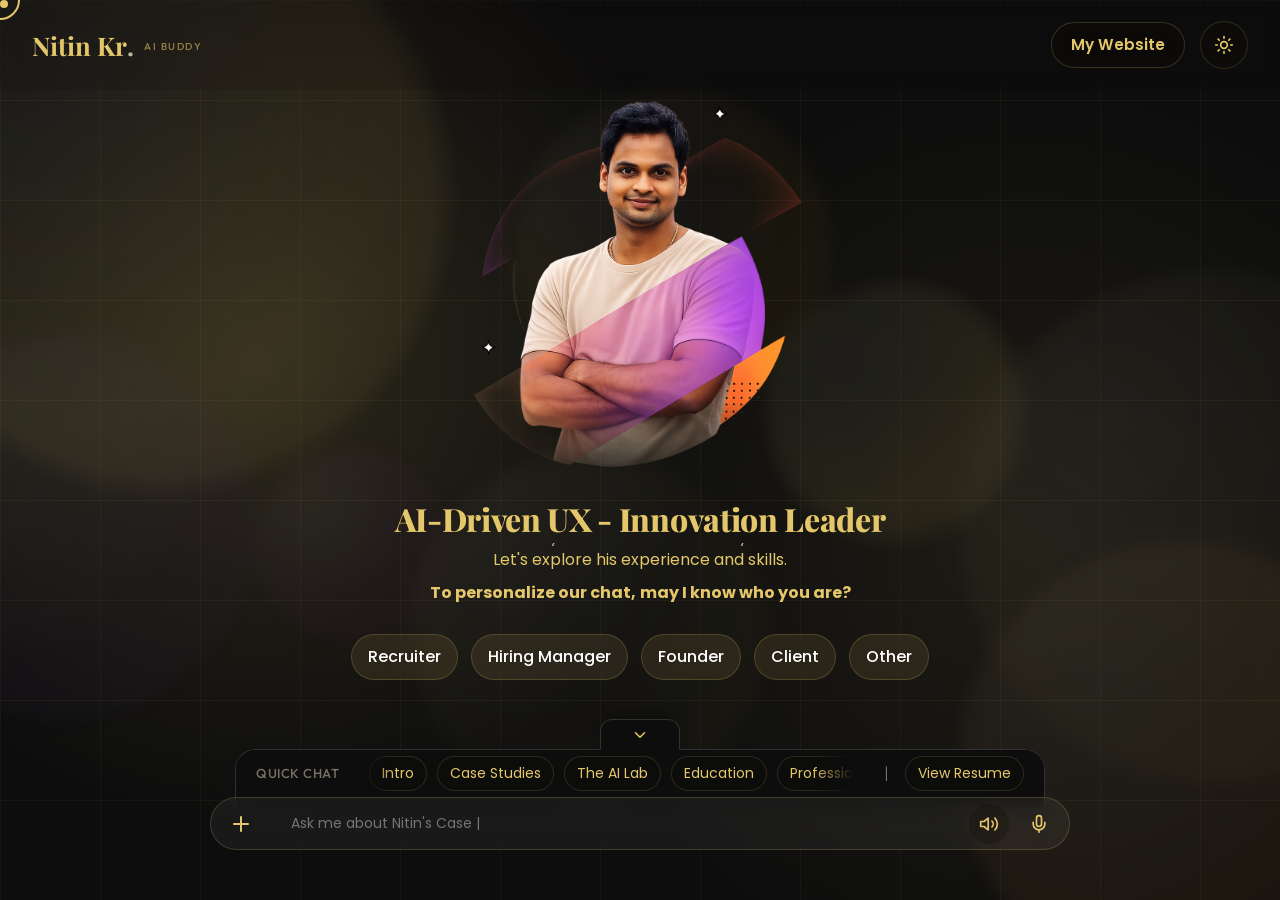
==== commit 03bbe977: "Fix mobile iframe PDF rendering using Google Docs viewer fallback" ====
--- a/index.html
+++ b/index.html
@@ -174,7 +174,7 @@
                    <p>Loading PDF...</p>
                 </div>
                 <!-- Delay iframe src setting to prevent slow loading on initial page load -->
-                <iframe id="resume-iframe" data-src="assets/Nitin_Kr_Resume.pdf" width="100%" height="100%" style="border: none; position: relative; z-index: 1;"></iframe>
+                <iframe id="resume-iframe" data-src="https://docs.google.com/viewer?url=https://design-lab-zeta.vercel.app/assets/Nitin_Kr_Resume.pdf&embedded=true" width="100%" height="100%" style="border: none; position: relative; z-index: 1;"></iframe>
             </div>
         </div>
     </div>
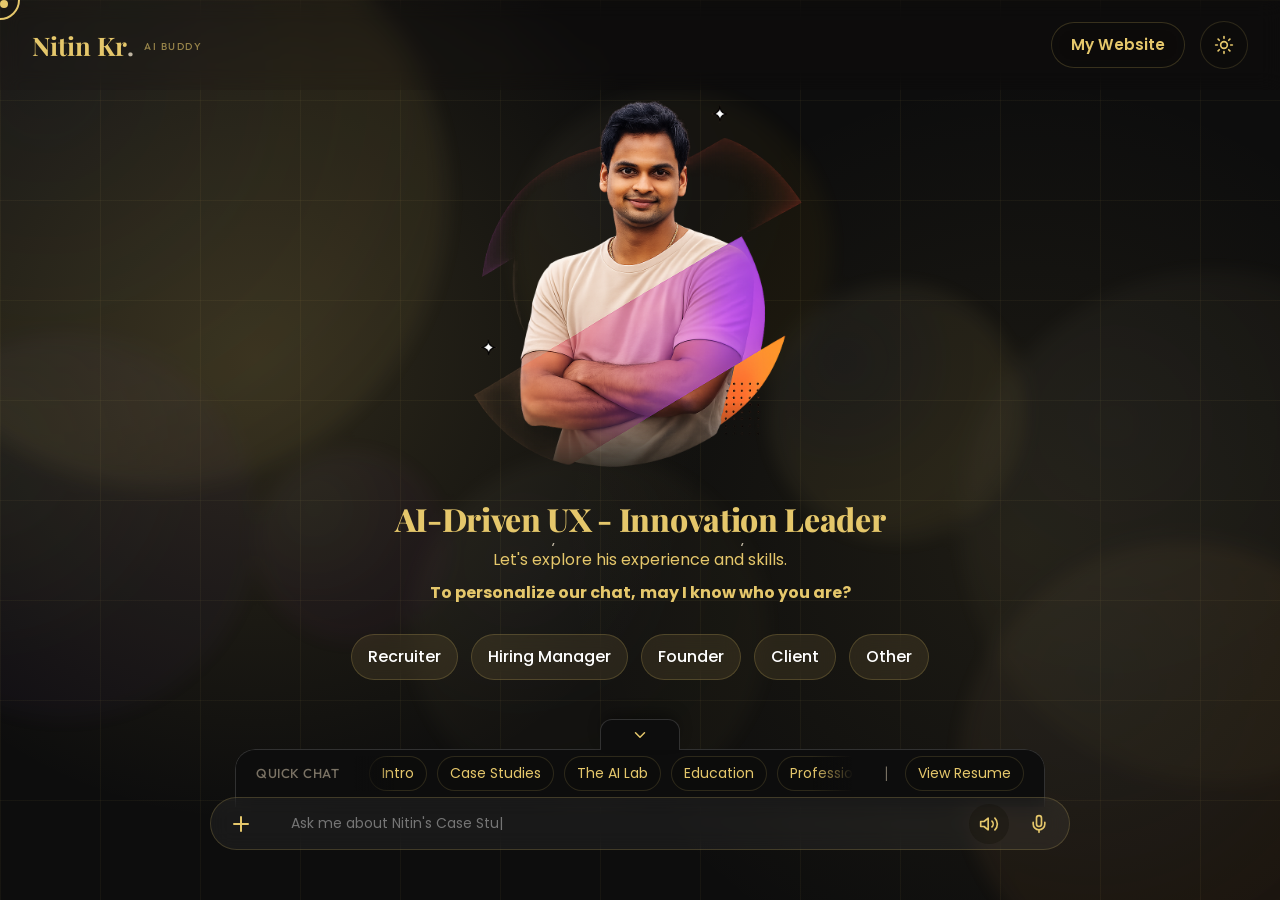
==== commit b795b007: "Replace iframe with robust PDF.js renderer for guaranteed mobile display" ====
--- a/index.html
+++ b/index.html
@@ -168,16 +168,18 @@
                     </button>
                 </div>
             </div>
-            <div class="modal-body" style="flex: 1; background: #333; position: relative;">
-                <div style="position: absolute; top: 50%; left: 50%; transform: translate(-50%, -50%); color: white; display: flex; flex-direction: column; align-items: center; gap: 10px;">
+            <div class="modal-body" style="flex: 1; background: #333; position: relative; overflow-y: auto;" id="pdf-modal-body">
+                <div id="pdf-loader" style="position: absolute; top: 50%; left: 50%; transform: translate(-50%, -50%); color: white; display: flex; flex-direction: column; align-items: center; gap: 10px;">
                    <div class="typing-indicator" style="display: flex; gap: 5px;"><span></span><span></span><span></span></div>
-                   <p>Loading PDF...</p>
-                </div>
-                <!-- Delay iframe src setting to prevent slow loading on initial page load -->
-                <iframe id="resume-iframe" data-src="https://docs.google.com/viewer?url=https://design-lab-zeta.vercel.app/assets/Nitin_Kr_Resume.pdf&embedded=true" width="100%" height="100%" style="border: none; position: relative; z-index: 1;"></iframe>
-            </div>
-        </div>
-    </div>
+                   <p>Rendering Resume...</p>
+                </div>
+                <div id="pdf-container" style="display: flex; flex-direction: column; align-items: center; padding: 20px 0; width: 100%;"></div>
+            </div>
+        </div>
+    </div>
+    
+    <!-- PDF.js Library -->
+    <script src="https://cdnjs.cloudflare.com/ajax/libs/pdf.js/2.16.105/pdf.min.js"></script>
     
     <!-- Case Study Modal -->
     <div id="casestudy-modal" class="modal-overlay" style="display: none; z-index: 1000;">
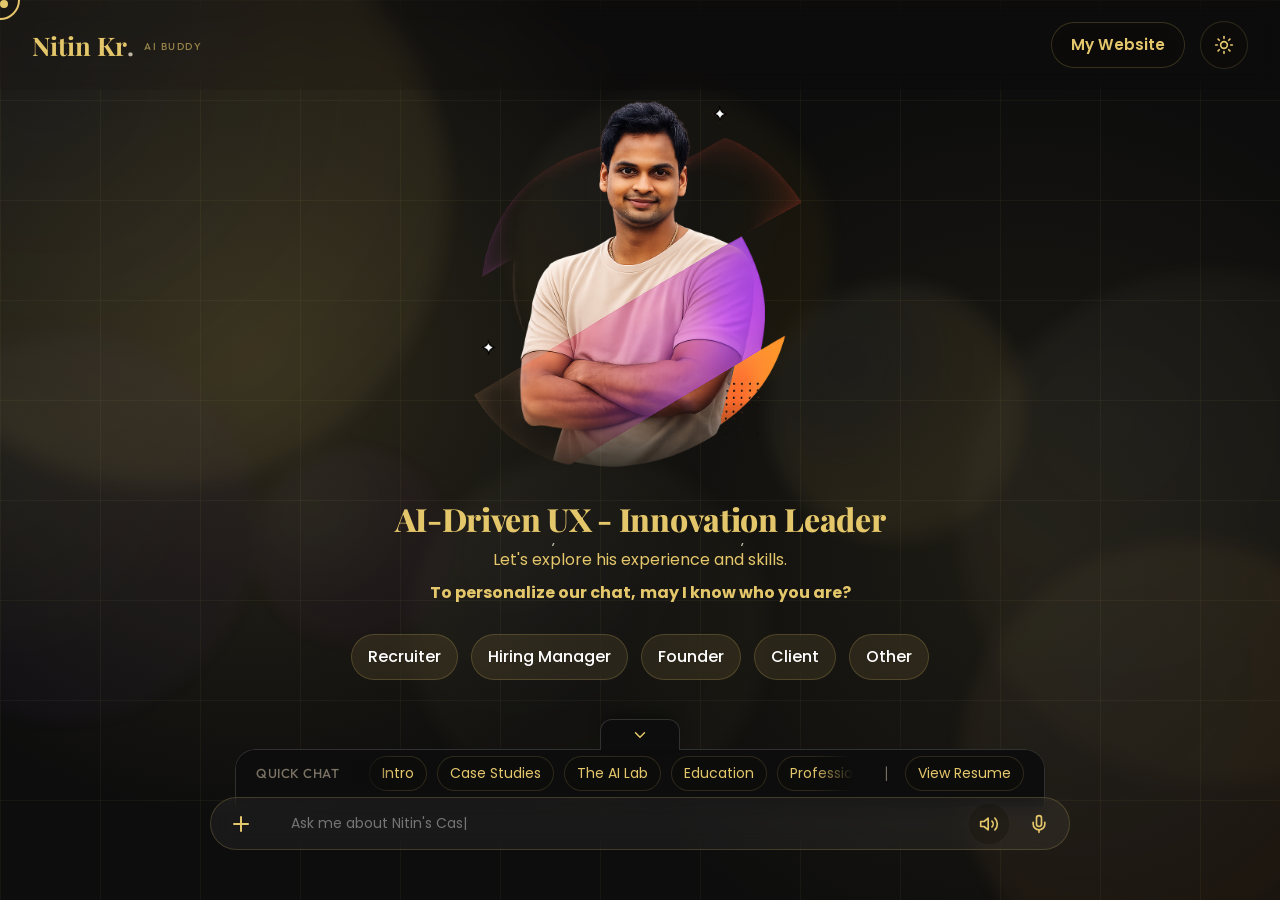
==== commit 1f165d5b: "Add responsive download button to resume modal header" ====
--- a/index.html
+++ b/index.html
@@ -163,6 +163,10 @@
                     Nitin's Resume
                 </h3>
                 <div style="display: flex; gap: 10px; align-items: center;">
+                    <a href="assets/Nitin_Kr_Resume.pdf" download="Nitin_Kr_Resume.pdf" class="ds-icon-btn resume-download-btn" aria-label="Download Resume">
+                        <span class="download-text">Download Resume</span>
+                        <svg xmlns="http://www.w3.org/2000/svg" width="14" height="14" viewBox="0 0 24 24" fill="none" stroke="currentColor" stroke-width="2" stroke-linecap="round" stroke-linejoin="round"><path d="M21 15v4a2 2 0 0 1-2 2H5a2 2 0 0 1-2-2v-4"></path><polyline points="7 10 12 15 17 10"></polyline><line x1="12" y1="15" x2="12" y2="3"></line></svg>
+                    </a>
                     <button id="close-resume-btn" class="ds-icon-btn" aria-label="Close" style="background: rgba(255,255,255,0.1); border-radius: 50%; padding: 0; width: 34px; height: 34px; display: flex; align-items: center; justify-content: center; flex-shrink: 0; border: 1px solid rgba(255,255,255,0.2); box-sizing: border-box;">
                         <svg xmlns="http://www.w3.org/2000/svg" width="16" height="16" viewBox="0 0 24 24" fill="none" stroke="currentColor" stroke-width="2" stroke-linecap="round" stroke-linejoin="round"><line x1="18" y1="6" x2="6" y2="18"></line><line x1="6" y1="6" x2="18" y2="18"></line></svg>
                     </button>
--- a/assets/css/chat.css
+++ b/assets/css/chat.css
@@ -1177,3 +1177,39 @@
         display: none;
     }
 }
+
+.resume-download-btn {
+    width: auto !important;
+    height: 34px !important;
+    padding: 0 16px !important;
+    border-radius: 20px !important;
+    gap: 6px;
+    transition: all 0.2s;
+    display: inline-flex !important;
+    align-items: center !important;
+    justify-content: center !important;
+    box-sizing: border-box !important;
+    background: rgba(255,255,255,0.1) !important;
+    border: 1px solid rgba(255,255,255,0.2) !important;
+    color: var(--accent) !important;
+    text-decoration: none !important;
+}
+.resume-download-btn:hover {
+    background: rgba(255,255,255,0.15) !important;
+    border-color: rgba(255,255,255,0.3) !important;
+}
+.resume-download-btn .download-text {
+    font-size: 0.85rem;
+    font-weight: 500;
+}
+@media (max-width: 768px) {
+    .resume-download-btn {
+        width: 34px !important;
+        padding: 0 !important;
+        border-radius: 50% !important;
+        gap: 0;
+    }
+    .resume-download-btn .download-text {
+        display: none;
+    }
+}
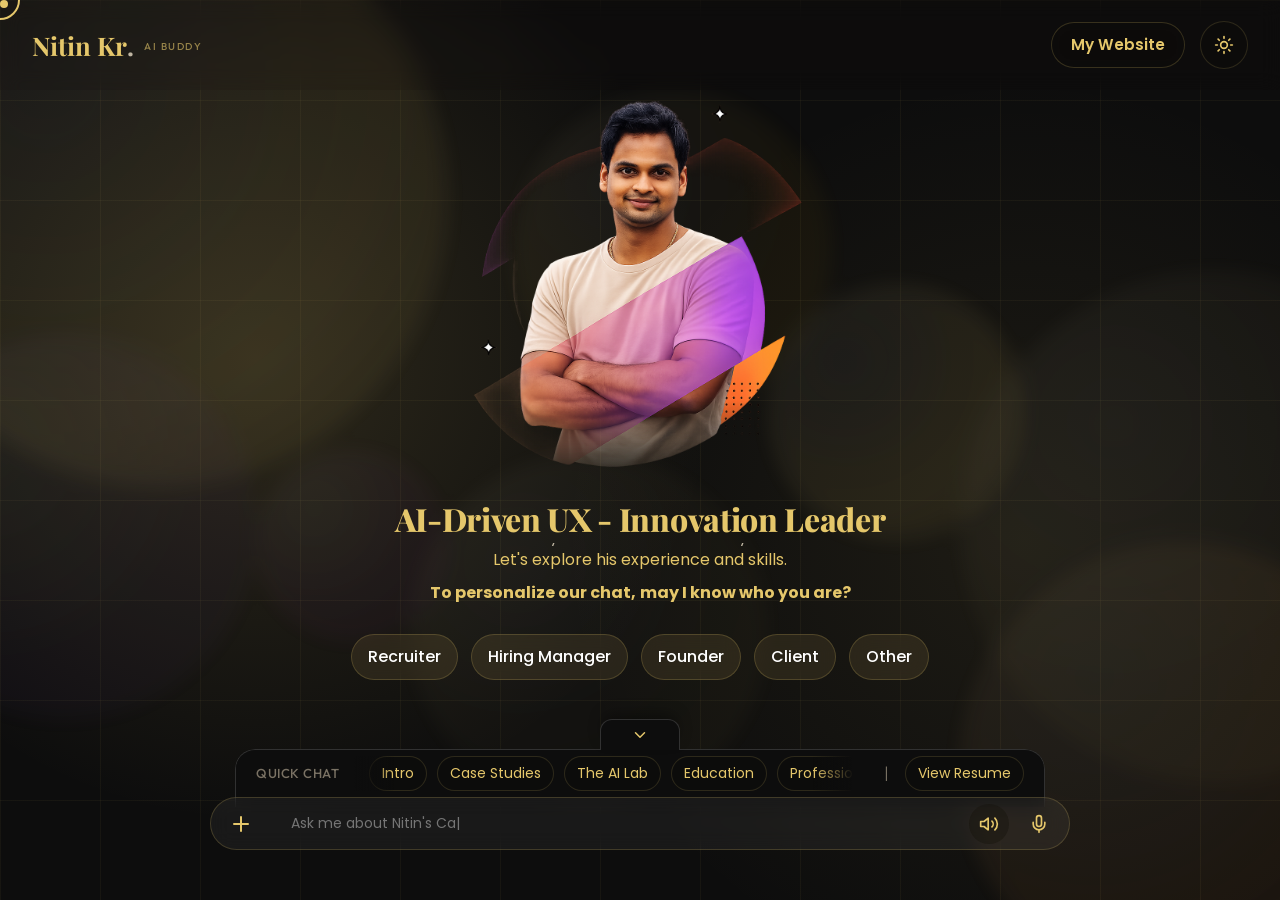
==== commit 618456d3: "Match resume modal title font size to Dribbble and show icon on desktop" ====
--- a/index.html
+++ b/index.html
@@ -151,8 +151,8 @@
     <div id="resume-modal" class="modal-overlay" style="display: none; z-index: 1000;">
         <div class="modal-content ds-card" style="width: 90%; height: 90%; max-width: 1000px; padding: 0; overflow: hidden; display: flex; flex-direction: column;">
             <div class="modal-header" style="padding: 15px 20px; border-bottom: 1px solid var(--border-color); display: flex; justify-content: space-between; align-items: center; background: var(--bg-card);">
-                <h3 class="ds-heading-h3" style="margin: 0; display: flex; align-items: center; gap: 10px;">
-                    <svg class="mobile-only-header-icon" width="24" height="24" viewBox="0 0 100 100" xmlns="http://www.w3.org/2000/svg" style="border-radius: 6px;">
+                <h3 class="ds-heading-h3 resume-modal-title" style="margin: 0; font-size: 1.2rem; display: flex; align-items: center; gap: 10px;">
+                    <svg width="24" height="24" viewBox="0 0 100 100" xmlns="http://www.w3.org/2000/svg" style="border-radius: 6px;">
                         <rect width="100" height="100" rx="28" fill="#FF4B55" />
                         <path d="M30 24 h22 l20 20 v32 a6 6 0 0 1 -6 6 H30 a6 6 0 0 1 -6 -6 V30 a6 6 0 0 1 6 -6 z" fill="none" stroke="white" stroke-width="8" stroke-linejoin="round" />
                         <path d="M52 24 v18 h20" fill="none" stroke="white" stroke-width="8" stroke-linejoin="round" stroke-linecap="round" />
